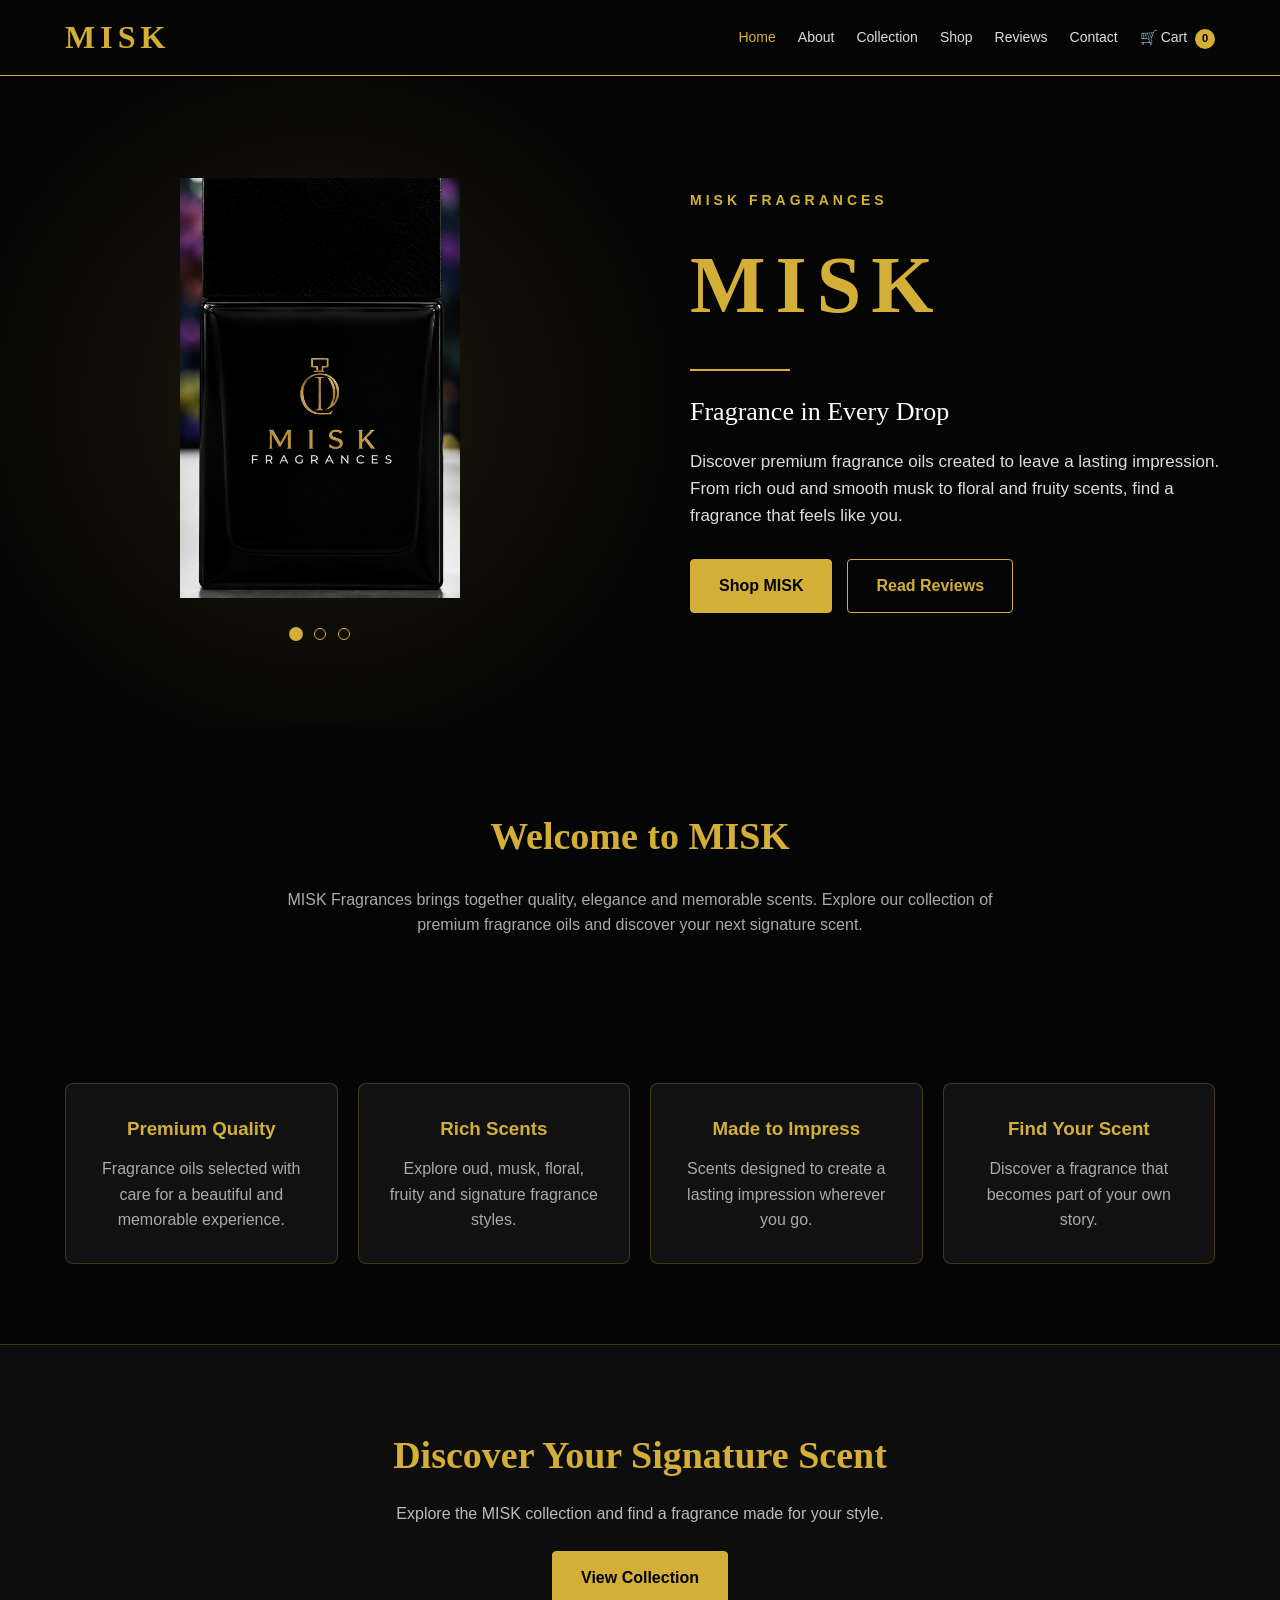
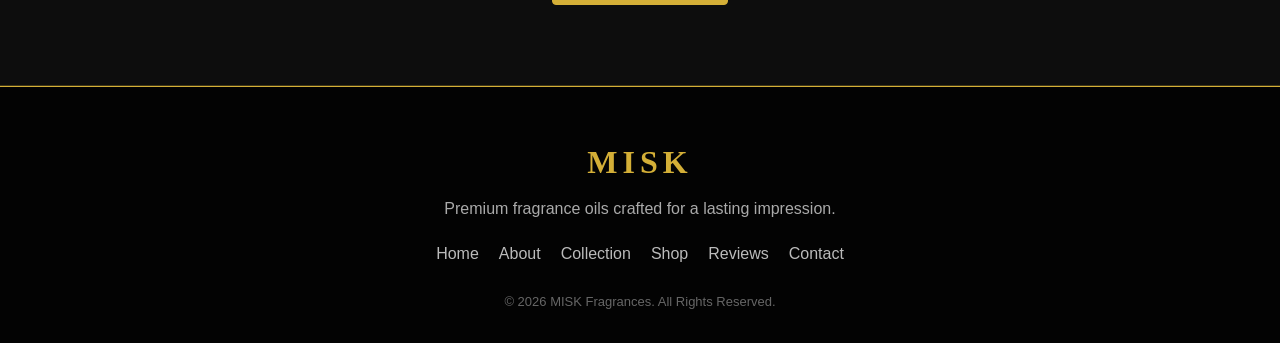
==== index.html @ 4e9934ab "Revise hero section layout and styles Updated hero layout to include writing on the left side and bo" ====
<!DOCTYPE html>

<html lang="en">
<head>

<meta charset="UTF-8">
<meta name="viewport" content="width=device-width, initial-scale=1.0">

<title>MISK Fragrances | Premium Fragrance Oils</title>

<meta name="description"
content="Discover MISK Fragrances premium fragrance oils, crafted for a lasting impression.">

<link rel="stylesheet" href="style.css">

<style>

/* =========================
   HERO LAYOUT
========================= */

.misk-hero{
    position:relative;
    min-height:650px;
    display:flex;
    align-items:center;
    overflow:hidden;
    background:#050505;
}

.hero-overlay{
    position:absolute;
    inset:0;
    background:
        radial-gradient(
            circle at 25% 50%,
            rgba(212,175,55,0.12),
            transparent 35%
        );
    pointer-events:none;
}


/* =========================
   LEFT - BOTTLE SLIDESHOW
========================= */

.hero-bottle-slider{
    position:relative;
    z-index:2;
    width:50%;
    min-height:520px;
    display:flex;
    flex-direction:column;
    align-items:center;
    justify-content:center;
    order:1;
}

.bottle-slides{
    position:relative;
    width:100%;
    height:450px;
    display:flex;
    align-items:center;
    justify-content:center;
}

.bottle-slide{
    position:absolute;
    max-width:90%;
    width:auto;
    height:420px;
    object-fit:contain;
    opacity:0;
    transform:scale(.95);
    transition:
        opacity .5s ease,
        transform .5s ease;
    pointer-events:none;
}

.bottle-slide.active{
    opacity:1;
    transform:scale(1);
}


/* =========================
   SLIDER DOTS
========================= */

.slider-dots{
    display:flex;
    justify-content:center;
    align-items:center;
    gap:12px;
    margin-top:15px;
}

.slider-dot{
    width:12px;
    height:12px;
    padding:0;
    border:1px solid var(--gold);
    border-radius:50%;
    background:transparent;
    cursor:pointer;
    transition:.3s;
}

.slider-dot:hover{
    background:var(--gold-dark);
}

.slider-dot.active{
    background:var(--gold);
    transform:scale(1.15);
}


/* =========================
   RIGHT - WRITING
========================= */

.hero-main-content{
    position:relative;
    z-index:2;
    width:50%;
    max-width:650px;
    padding:50px;
    text-align:left;
    order:2;
}

.hero-main-content .gold-line{
    margin-left:0;
}

.hero-description{
    margin-left:0;
    margin-right:0;
}

.hero-buttons{
    justify-content:flex-start;
}


/* =========================
   MOBILE
========================= */

@media(max-width:768px){

    .misk-hero{
        min-height:auto;
        padding:50px 20px 60px;
        flex-direction:column;
    }

    .hero-bottle-slider{
        width:100%;
        min-height:400px;
        order:1;
    }

    .hero-main-content{
        width:100%;
        max-width:700px;
        padding:30px 10px;
        text-align:center;
        order:2;
    }

    .hero-main-content .gold-line{
        margin:20px auto;
    }

    .hero-description{
        margin-left:auto;
        margin-right:auto;
    }

    .hero-buttons{
        justify-content:center;
    }

    .bottle-slides{
        height:350px;
    }

    .bottle-slide{
        height:330px;
        max-width:85%;
    }

}

</style>

</head>

<body>

<header>

<nav class="navbar">

<a href="index.html" class="logo">
MISK
</a>

<div class="nav-links">

<a href="index.html" class="active">Home</a>

<a href="about.html">About</a>

<a href="collection.html">Collection</a>

<a href="shop.html">Shop</a>

<a href="reviews.html">Reviews</a>

<a href="contact.html">Contact</a>

<a href="cart.html" class="cart-link">
🛒 Cart
<span class="cart-count" id="cartCount">0</span>
</a>

</div>

</nav>

</header>

<section class="misk-hero">

<div class="hero-overlay"></div>

<!-- LEFT SIDE: BOTTLE SLIDESHOW -->

<div class="hero-bottle-slider">

<div class="bottle-slides">

<img
class="bottle-slide active"
src="imagesmisk-bottle.jpg.png"
alt="MISK Fragrance bottle">

<img
class="bottle-slide"
src="bottle1.jpg.jpeg"
alt="MISK Fragrance bottle">

<img
class="bottle-slide"
src="bottle2.jpg.jpeg"
alt="MISK Fragrance bottle">

</div>

<!-- DOTS -->

<div class="slider-dots">

<button
class="slider-dot active"
type="button"
aria-label="Show image 1"
onclick="showSlide(0)"> </button>

<button
class="slider-dot"
type="button"
aria-label="Show image 2"
onclick="showSlide(1)"> </button>

<button
class="slider-dot"
type="button"
aria-label="Show image 3"
onclick="showSlide(2)"> </button>

</div>

</div>

<!-- RIGHT SIDE: WRITING -->

<div class="hero-main-content">

<p class="hero-main-small">
MISK FRAGRANCES
</p>

<h1>
MISK
</h1>

<div class="gold-line"></div>

<p class="hero-main-tagline">
Fragrance in Every Drop
</p>

<p class="hero-description">
Discover premium fragrance oils created to leave
a lasting impression. From rich oud and smooth musk
to floral and fruity scents, find a fragrance that
feels like you.
</p>

<div class="hero-buttons">

<a href="shop.html" class="btn btn-primary">
Shop MISK
</a>

<a href="reviews.html" class="btn btn-secondary">
Read Reviews
</a>

</div>

</div>

</section>

<section class="welcome">

<h2>
Welcome to MISK
</h2>

<p>
MISK Fragrances brings together quality, elegance
and memorable scents. Explore our collection of
premium fragrance oils and discover your next
signature scent.
</p>

</section>

<section class="feature-grid">

<div class="card feature-card">

<h3>
Premium Quality
</h3>

<p>
Fragrance oils selected with care for a beautiful
and memorable experience.
</p>

</div>

<div class="card feature-card">

<h3>
Rich Scents
</h3>

<p>
Explore oud, musk, floral, fruity and signature
fragrance styles.
</p>

</div>

<div class="card feature-card">

<h3>
Made to Impress
</h3>

<p>
Scents designed to create a lasting impression
wherever you go.
</p>

</div>

<div class="card feature-card">

<h3>
Find Your Scent
</h3>

<p>
Discover a fragrance that becomes part of your
own story.
</p>

</div>

</section>

<section class="cta">

<h2>
Discover Your Signature Scent
</h2>

<p>
Explore the MISK collection and find a fragrance
made for your style.
</p>

<a href="collection.html" class="btn btn-primary">
View Collection
</a>

</section>

<footer>

<div class="footer-brand">
MISK
</div>

<p class="footer-text">
Premium fragrance oils crafted for a lasting impression.
</p>

<div class="footer-links">

<a href="index.html">Home</a>

<a href="about.html">About</a>

<a href="collection.html">Collection</a>

<a href="shop.html">Shop</a>

<a href="reviews.html">Reviews</a>

<a href="contact.html">Contact</a>

</div>

<p>
© 2026 MISK Fragrances. All Rights Reserved.
</p>

</footer>

<button
id="backToTop"
aria-label="Back to top"
onclick="window.scrollTo({top:0,behavior:'smooth'})">
↑ </button>

<script>

/* =========================
   CART COUNT
========================= */

function updateCartCount(){

    let cart = [];

    try{

        cart =
            JSON.parse(
                localStorage.getItem("miskCart")
            ) || [];

    }catch(error){

        cart = [];

    }

    const total =
        cart.reduce(
            (sum,item) =>
            sum + Number(item.quantity || 0),
            0
        );

    document.getElementById("cartCount")
        .textContent = total;

}

updateCartCount();

window.addEventListener(
    "storage",
    updateCartCount
);

document.addEventListener(
    "visibilitychange",
    function(){

        if(!document.hidden){
            updateCartCount();
        }

    }
);


/* =========================
   BOTTLE SLIDESHOW
========================= */

const bottleSlides =
    document.querySelectorAll(".bottle-slide");

const sliderDots =
    document.querySelectorAll(".slider-dot");

let currentSlide = 0;

let slideTimer;


function showSlide(index){

    bottleSlides.forEach(
        function(slide){
            slide.classList.remove("active");
        }
    );

    sliderDots.forEach(
        function(dot){
            dot.classList.remove("active");
        }
    );

    bottleSlides[index]
        .classList.add("active");

    sliderDots[index]
        .classList.add("active");

    currentSlide = index;

    restartSlider();

}


function nextSlide(){

    currentSlide++;

    if(currentSlide >= bottleSlides.length){
        currentSlide = 0;
    }

    bottleSlides.forEach(
        function(slide){
            slide.classList.remove("active");
        }
    );

    sliderDots.forEach(
        function(dot){
            dot.classList.remove("active");
        }
    );

    bottleSlides[currentSlide]
        .classList.add("active");

    sliderDots[currentSlide]
        .classList.add("active");

}


function restartSlider(){

    clearInterval(slideTimer);

    slideTimer =
        setInterval(
            nextSlide,
            5000
        );

}


restartSlider();


/* =========================
   BACK TO TOP
========================= */

const backToTop =
    document.getElementById("backToTop");

window.addEventListener(
    "scroll",
    function(){

        backToTop.classList.toggle(
            "show",
            window.scrollY > 400
        );

    }
);

</script>

</body>
</html>
---- style.css ----
:root{
    --gold:#d4af37;
    --gold-dark:#b8860b;
    --silver:#c0c0c0;
    --silver-light:#e5e5e5;
    --bg:#050505;
    --card:#111;
    --border:rgba(212,175,55,0.25);
    --text:#f5f5f5;
    --muted:#aaa;
}

*{
    margin:0;
    padding:0;
    box-sizing:border-box;
}

html{
    scroll-behavior:smooth;
}

body{
    background:var(--bg);
    color:var(--text);
    font-family:Arial, Helvetica, sans-serif;
    line-height:1.6;
}

a{
    color:inherit;
    text-decoration:none;
}

img{
    max-width:100%;
    display:block;
}

/* =========================
   HEADER
========================= */

header{
    position:sticky;
    top:0;
    z-index:1000;
    background:#050505;
    border-bottom:1px solid var(--gold);
}

.navbar{
    width:100%;
    max-width:1200px;
    margin:auto;
    min-height:75px;
    padding:0 25px;
    display:flex;
    align-items:center;
    justify-content:space-between;
    gap:25px;
}

.logo{
    color:var(--gold);
    font-family:Georgia, "Times New Roman", serif;
    font-size:32px;
    font-weight:bold;
    letter-spacing:5px;
}

.nav-links{
    display:flex;
    align-items:center;
    justify-content:center;
    gap:22px;
    flex-wrap:wrap;
}

.nav-links a{
    color:#ddd;
    font-size:14px;
    transition:.3s;
}

.nav-links a:hover,
.nav-links a.active{
    color:var(--gold);
}

.cart-link{
    position:relative;
}

.cart-count{
    display:inline-flex;
    align-items:center;
    justify-content:center;
    min-width:20px;
    height:20px;
    padding:0 5px;
    margin-left:4px;
    border-radius:50%;
    background:var(--gold);
    color:#000;
    font-size:11px;
    font-weight:bold;
}

/* =========================
   BUTTONS
========================= */

.btn{
    display:inline-block;
    padding:13px 28px;
    border-radius:4px;
    font-weight:bold;
    border:1px solid var(--gold);
    transition:.3s;
    cursor:pointer;
}

.btn-primary{
    background:var(--gold);
    color:#000;
}

.btn-primary:hover{
    background:var(--gold-dark);
    color:#fff;
}

.btn-secondary{
    background:transparent;
    color:var(--gold);
}

.btn-secondary:hover{
    background:var(--gold);
    color:#000;
}

/* =========================
   HERO
========================= */

.misk-hero{
    position:relative;
    min-height:650px;
    display:flex;
    align-items:center;
    justify-content:center;
    overflow:hidden;
}

.hero-slides{
    position:absolute;
    inset:0;
}

.hero-slide{
    width:100%;
    height:100%;
    object-fit:cover;
}

.hero-overlay{
    position:absolute;
    inset:0;
    background:rgba(0,0,0,.65);
}

.hero-main-content{
    position:relative;
    z-index:2;
    max-width:750px;
    padding:40px 25px;
    text-align:center;
}

.hero-main-small,
.hero-small{
    color:var(--gold);
    font-size:14px;
    letter-spacing:4px;
    font-weight:bold;
}

.hero-main-content h1{
    margin:10px 0;
    color:var(--gold);
    font-family:Georgia, "Times New Roman", serif;
    font-size:80px;
    letter-spacing:10px;
}

.gold-line{
    width:100px;
    height:2px;
    margin:20px auto;
    background:var(--gold);
}

.hero-main-tagline,
.hero-tagline{
    color:#fff;
    font-family:Georgia, "Times New Roman", serif;
    font-size:26px;
    margin-bottom:15px;
}

.hero-description{
    max-width:650px;
    margin:0 auto 30px;
    color:#ddd;
    font-size:17px;
}

.hero-buttons{
    display:flex;
    justify-content:center;
    gap:15px;
    flex-wrap:wrap;
}

/* =========================
   PAGE HERO
========================= */

.page-hero{
    min-height:400px;
    display:flex;
    align-items:center;
    justify-content:center;
    text-align:center;
    padding:60px 20px;
    background:
        linear-gradient(rgba(0,0,0,.75),rgba(0,0,0,.8)),
        #111;
    border-bottom:1px solid var(--border);
}

.hero-content h1{
    margin:10px 0;
    color:var(--gold);
    font-family:Georgia, "Times New Roman", serif;
    font-size:60px;
}

.hero-content .gold-line{
    margin:18px auto;
}

/* =========================
   SECTIONS
========================= */

.section,
.welcome,
.about-content{
    max-width:1200px;
    margin:auto;
    padding:80px 25px;
}

.section-title,
.welcome h2,
.about-content h2{
    margin-bottom:20px;
    color:var(--gold);
    font-family:Georgia, "Times New Roman", serif;
    font-size:38px;
    text-align:center;
}

.section-intro,
.welcome > p{
    max-width:750px;
    margin:0 auto 45px;
    color:var(--muted);
    text-align:center;
}

.about-content{
    max-width:900px;
}

.about-content h2{
    text-align:left;
}

.about-content p{
    margin-bottom:20px;
    color:#ccc;
}

/* =========================
   CARDS
========================= */

.card{
    background:var(--card);
    border:1px solid var(--border);
    border-radius:8px;
    transition:.3s;
}

.card:hover{
    border-color:var(--gold);
    transform:translateY(-4px);
}

.feature-grid,
.values-grid{
    max-width:1200px;
    margin:auto;
    padding:20px 25px 80px;
    display:grid;
    grid-template-columns:repeat(4,1fr);
    gap:20px;
}

.values-grid{
    grid-template-columns:repeat(3,1fr);
}

.feature-card,
.value-card{
    padding:30px;
    text-align:center;
}

.feature-card h3,
.value-card h3{
    margin-bottom:12px;
    color:var(--gold);
}

.feature-card p,
.value-card p{
    color:var(--muted);
}

/* =========================
   COLLECTION
========================= */

.collection-grid{
    display:grid;
    grid-template-columns:repeat(4,1fr);
    gap:22px;
}

.collection-card{
    padding:20px;
    text-align:center;
}

.collection-card img{
    width:100%;
    height:280px;
    object-fit:contain;
    margin-bottom:15px;
}

.collection-card h3{
    margin-bottom:10px;
    color:var(--gold);
}

.collection-card p{
    color:var(--muted);
}

.collection-price{
    margin-top:15px;
    color:var(--gold);
    font-weight:bold;
}

/* =========================
   CTA
========================= */

.cta{
    padding:80px 25px;
    text-align:center;
    background:#0d0d0d;
    border-top:1px solid var(--border);
    border-bottom:1px solid var(--border);
}

.cta h2{
    margin-bottom:15px;
    color:var(--gold);
    font-family:Georgia, "Times New Roman", serif;
    font-size:38px;
}

.cta p{
    margin-bottom:25px;
    color:#bbb;
}

/* =========================
   FORMS
========================= */

form{
    width:100%;
}

input,
textarea,
select{
    width:100%;
    padding:13px 15px;
    margin-bottom:15px;
    background:#0b0b0b;
    color:#fff;
    border:1px solid #333;
    border-radius:4px;
    font:inherit;
}

input:focus,
textarea:focus,
select:focus{
    outline:none;
    border-color:var(--gold);
}

textarea{
    min-height:140px;
    resize:vertical;
}

button{
    font:inherit;
}

/* =========================
   REVIEWS
========================= */

.review-grid{
    max-width:1200px;
    margin:auto;
    padding:20px 25px 70px;
    display:grid;
    grid-template-columns:repeat(3,1fr);
    gap:22px;
}

.review-card{
    padding:25px;
    background:var(--card);
    border:1px solid var(--border);
    border-radius:8px;
}

.review-card h3{
    color:var(--gold);
    margin-bottom:5px;
}

.review-fragrance{
    color:#aaa;
    font-size:14px;
    margin-bottom:12px;
}

.review-stars{
    color:var(--gold);
    margin-bottom:12px;
}

.review-card p{
    color:#ccc;
}

.verified{
    display:inline-block;
    margin-top:12px;
    padding:4px 8px;
    border:1px solid var(--gold);
    border-radius:3px;
    color:var(--gold);
    font-size:11px;
    font-weight:bold;
}

/* =========================
   SHOP
========================= */

.shop-grid{
    max-width:1200px;
    margin:auto;
    padding:20px 25px 80px;
    display:grid;
    grid-template-columns:repeat(4,1fr);
    gap:22px;
}

.product-card{
    overflow:hidden;
    background:var(--card);
    border:1px solid var(--border);
    border-radius:8px;
    transition:.3s;
}

.product-card:hover{
    border-color:var(--gold);
    transform:translateY(-4px);
}

.product-card img{
    width:100%;
    height:280px;
    object-fit:contain;
    padding:20px;
}

.product-info{
    padding:20px;
}

.product-info h3{
    color:var(--gold);
    margin-bottom:8px;
}

.product-info p{
    color:#aaa;
    font-size:14px;
}

.price{
    margin:12px 0;
    color:var(--gold);
    font-weight:bold;
}

/* =========================
   PRODUCT PAGE
========================= */

.product-page{
    max-width:1100px;
    margin:auto;
    padding:70px 25px;
}

.product-layout{
    display:grid;
    grid-template-columns:1fr 1fr;
    gap:60px;
    align-items:center;
}

.product-image{
    min-height:450px;
    display:flex;
    align-items:center;
    justify-content:center;
    background:#0b0b0b;
    border:1px solid var(--border);
    border-radius:8px;
}

.product-image img{
    max-height:420px;
    object-fit:contain;
}

.product-details h1{
    margin-bottom:15px;
    color:var(--gold);
    font-family:Georgia, "Times New Roman", serif;
    font-size:45px;
}

.product-details p{
    color:#bbb;
    margin-bottom:20px;
}

.size-selector{
    display:flex;
    gap:10px;
    flex-wrap:wrap;
    margin:20px 0;
}

.size-option{
    padding:10px 18px;
    border:1px solid #444;
    color:#ddd;
    border-radius:4px;
    cursor:pointer;
}

.size-option.active,
.size-option:hover{
    border-color:var(--gold);
    color:var(--gold);
}

/* =========================
   CART
========================= */

.cart-container{
    max-width:1000px;
    margin:auto;
    padding:70px 25px;
}

.cart-item{
    display:flex;
    align-items:center;
    gap:20px;
    padding:20px 0;
    border-bottom:1px solid #333;
}

.cart-item-image{
    width:100px;
    height:100px;
    object-fit:contain;
}

.cart-item-info{
    flex:1;
}

.cart-item-info h3{
    color:var(--gold);
}

.cart-item-info p{
    color:#aaa;
}

.cart-quantity{
    display:flex;
    align-items:center;
    gap:10px;
}

.cart-quantity button{
    width:32px;
    height:32px;
    border:1px solid var(--gold);
    background:transparent;
    color:var(--gold);
    cursor:pointer;
}

.cart-total{
    margin-top:30px;
    text-align:right;
}

.cart-total h2{
    color:var(--gold);
}

/* =========================
   CHECKOUT
========================= */

.checkout-container{
    max-width:900px;
    margin:auto;
    padding:70px 25px;
}

.checkout-grid{
    display:grid;
    grid-template-columns:1fr 1fr;
    gap:30px;
}

.checkout-box{
    padding:25px;
    background:var(--card);
    border:1px solid var(--border);
    border-radius:8px;
}

.checkout-box h2{
    margin-bottom:20px;
    color:var(--gold);
}

/* =========================
   FOOTER
========================= */

footer{
    padding:50px 25px 30px;
    text-align:center;
    background:#030303;
    border-top:1px solid var(--gold);
}

.footer-brand{
    margin-bottom:8px;
    color:var(--gold);
    font-family:Georgia, "Times New Roman", serif;
    font-size:32px;
    font-weight:bold;
    letter-spacing:5px;
}

.footer-text{
    margin-bottom:20px;
    color:#aaa;
}

.footer-links{
    display:flex;
    justify-content:center;
    gap:20px;
    flex-wrap:wrap;
    margin-bottom:25px;
}

.footer-links a{
    color:#bbb;
    transition:.3s;
}

.footer-links a:hover{
    color:var(--gold);
}

footer > p:last-child{
    color:#666;
    font-size:13px;
}

/* =========================
   BACK TO TOP
========================= */

#backToTop{
    position:fixed;
    right:25px;
    bottom:25px;
    width:45px;
    height:45px;
    display:none;
    align-items:center;
    justify-content:center;
    border:1px solid var(--gold);
    border-radius:50%;
    background:#111;
    color:var(--gold);
    font-size:22px;
    cursor:pointer;
    z-index:999;
}

#backToTop.show{
    display:flex;
}

/* =========================
   MOBILE
========================= */

@media(max-width:1050px){

    .navbar{
        flex-direction:column;
        padding:18px 20px;
    }

    .nav-links{
        gap:15px;
    }

    .feature-grid{
        grid-template-columns:repeat(2,1fr);
    }

    .values-grid{
        grid-template-columns:1fr;
    }

    .collection-grid,
    .shop-grid{
        grid-template-columns:repeat(2,1fr);
    }

    .review-grid{
        grid-template-columns:repeat(2,1fr);
    }

}

@media(max-width:768px){

    .navbar{
        min-height:auto;
    }

    .logo{
        font-size:28px;
    }

    .nav-links{
        gap:10px 15px;
    }

    .nav-links a{
        font-size:13px;
    }

    .misk-hero{
        min-height:550px;
    }

    .hero-main-content h1{
        font-size:55px;
        letter-spacing:6px;
    }

    .hero-main-tagline,
    .hero-tagline{
        font-size:21px;
    }

    .hero-description{
        font-size:15px;
    }

    .page-hero{
        min-height:300px;
    }

    .hero-content h1{
        font-size:42px;
    }

    .section,
    .welcome,
    .about-content{
        padding:55px 20px;
    }

    .section-title,
    .welcome h2,
    .about-content h2,
    .cta h2{
        font-size:30px;
    }

    .feature-grid{
        grid-template-columns:1fr;
        padding:10px 20px 55px;
    }

    .collection-grid,
    .shop-grid,
    .review-grid{
        grid-template-columns:1fr;
    }

    .product-layout{
        grid-template-columns:1fr;
        gap:30px;
    }

    .product-image{
        min-height:350px;
    }

    .checkout-grid{
        grid-template-columns:1fr;
    }

    .cart-item{
        align-items:flex-start;
        flex-wrap:wrap;
    }

}

@media(max-width:500px){

    .nav-links{
        justify-content:center;
    }

    .hero-main-content h1{
        font-size:44px;
    }

    .hero-buttons{
        flex-direction:column;
    }

    .hero-buttons .btn{
        width:100%;
    }

    .cart-item-image{
        width:75px;
        height:75px;
    }

}
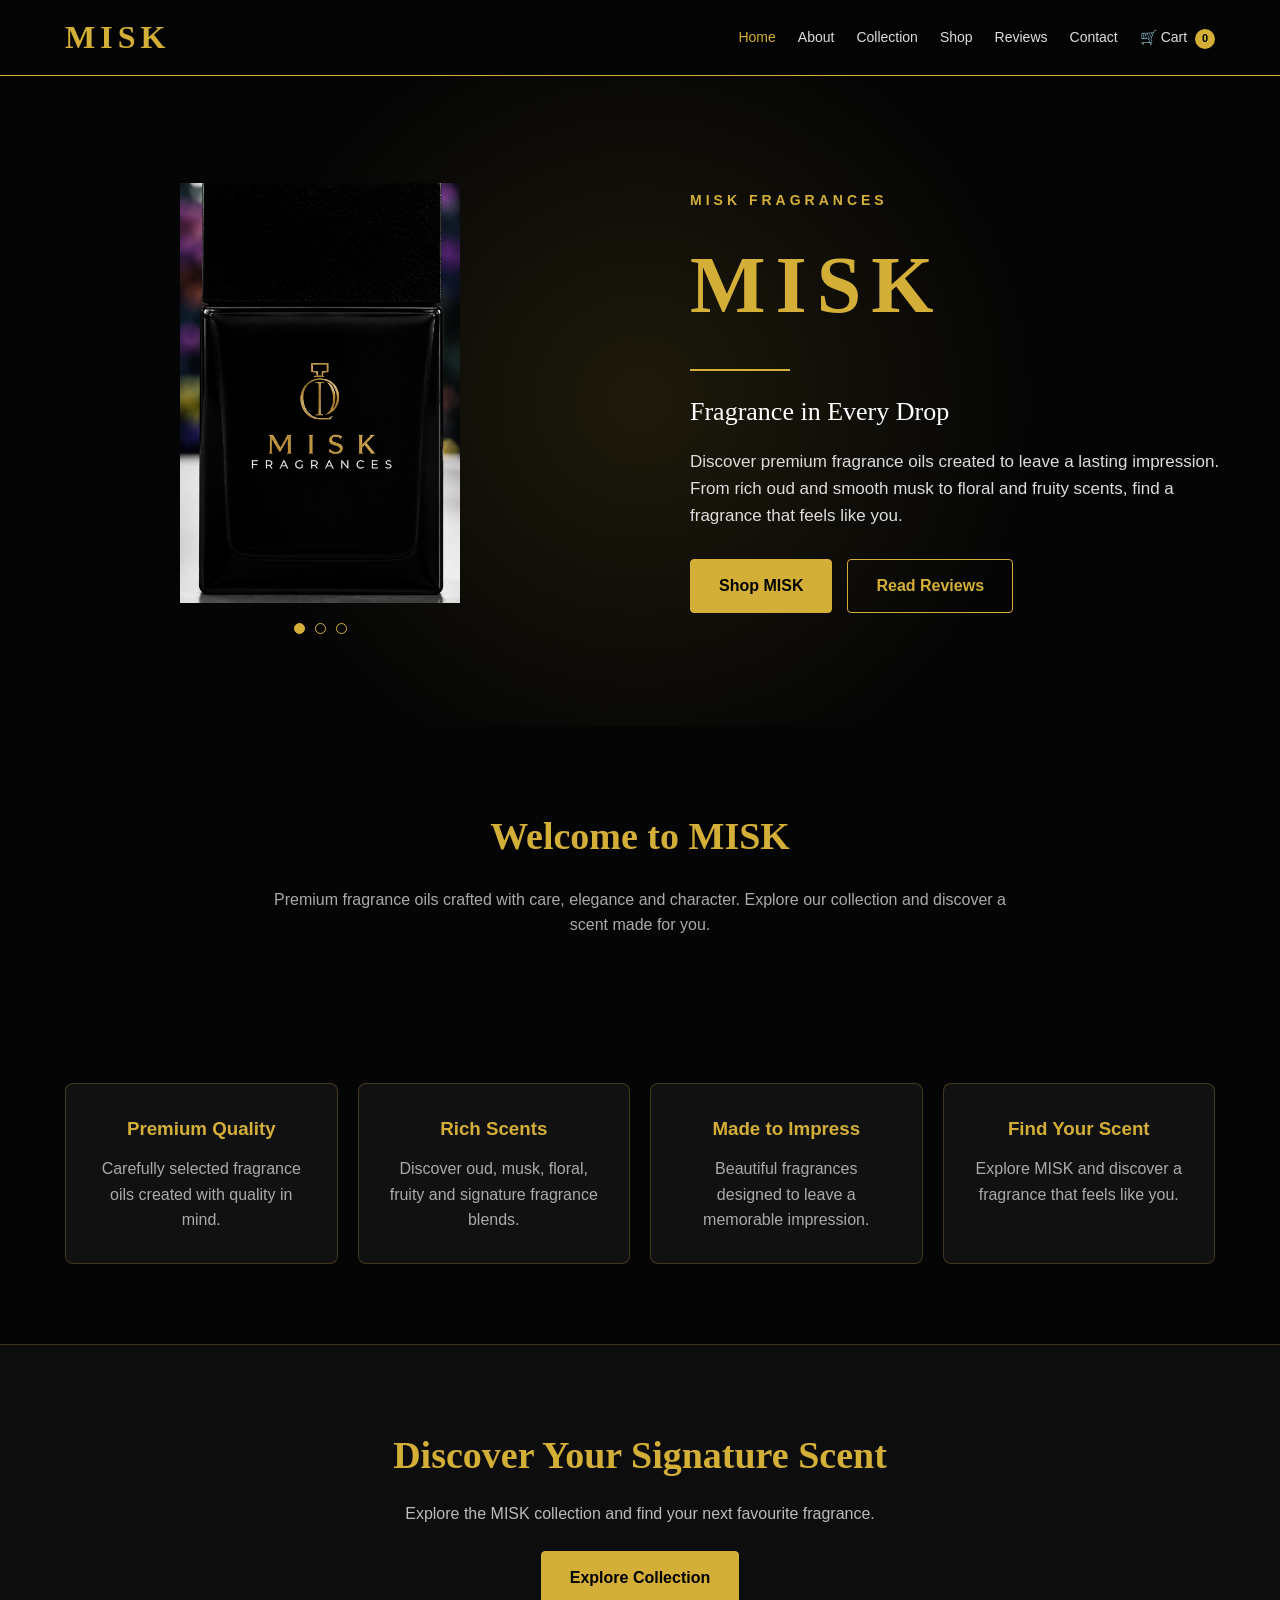
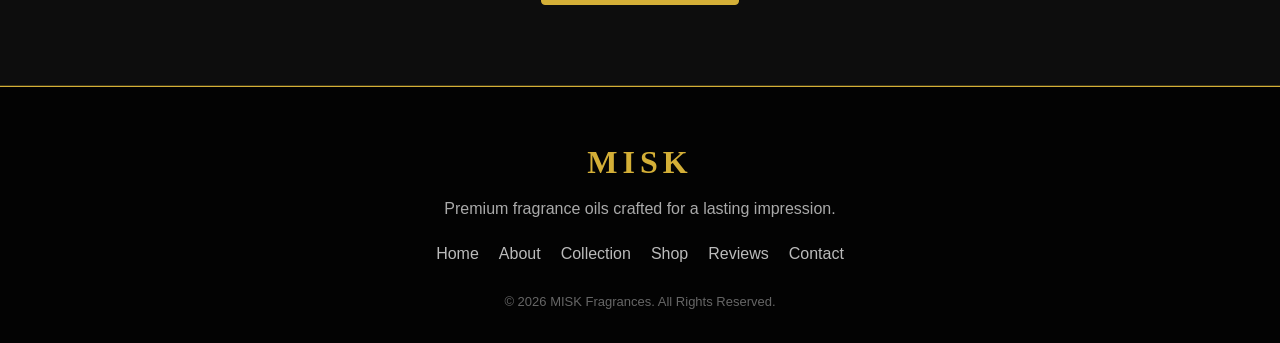
==== commit 21974d9b: "Revise index.html for improved layout and text Refactor HTML structure and update content for clarit" ====
--- a/index.html
+++ b/index.html
@@ -1,5 +1,4 @@
 <!DOCTYPE html>
-
 <html lang="en">
 <head>
 
@@ -13,192 +12,6 @@
 
 <link rel="stylesheet" href="style.css">
 
-<style>
-
-/* =========================
-   HERO LAYOUT
-========================= */
-
-.misk-hero{
-    position:relative;
-    min-height:650px;
-    display:flex;
-    align-items:center;
-    overflow:hidden;
-    background:#050505;
-}
-
-.hero-overlay{
-    position:absolute;
-    inset:0;
-    background:
-        radial-gradient(
-            circle at 25% 50%,
-            rgba(212,175,55,0.12),
-            transparent 35%
-        );
-    pointer-events:none;
-}
-
-
-/* =========================
-   LEFT - BOTTLE SLIDESHOW
-========================= */
-
-.hero-bottle-slider{
-    position:relative;
-    z-index:2;
-    width:50%;
-    min-height:520px;
-    display:flex;
-    flex-direction:column;
-    align-items:center;
-    justify-content:center;
-    order:1;
-}
-
-.bottle-slides{
-    position:relative;
-    width:100%;
-    height:450px;
-    display:flex;
-    align-items:center;
-    justify-content:center;
-}
-
-.bottle-slide{
-    position:absolute;
-    max-width:90%;
-    width:auto;
-    height:420px;
-    object-fit:contain;
-    opacity:0;
-    transform:scale(.95);
-    transition:
-        opacity .5s ease,
-        transform .5s ease;
-    pointer-events:none;
-}
-
-.bottle-slide.active{
-    opacity:1;
-    transform:scale(1);
-}
-
-
-/* =========================
-   SLIDER DOTS
-========================= */
-
-.slider-dots{
-    display:flex;
-    justify-content:center;
-    align-items:center;
-    gap:12px;
-    margin-top:15px;
-}
-
-.slider-dot{
-    width:12px;
-    height:12px;
-    padding:0;
-    border:1px solid var(--gold);
-    border-radius:50%;
-    background:transparent;
-    cursor:pointer;
-    transition:.3s;
-}
-
-.slider-dot:hover{
-    background:var(--gold-dark);
-}
-
-.slider-dot.active{
-    background:var(--gold);
-    transform:scale(1.15);
-}
-
-
-/* =========================
-   RIGHT - WRITING
-========================= */
-
-.hero-main-content{
-    position:relative;
-    z-index:2;
-    width:50%;
-    max-width:650px;
-    padding:50px;
-    text-align:left;
-    order:2;
-}
-
-.hero-main-content .gold-line{
-    margin-left:0;
-}
-
-.hero-description{
-    margin-left:0;
-    margin-right:0;
-}
-
-.hero-buttons{
-    justify-content:flex-start;
-}
-
-
-/* =========================
-   MOBILE
-========================= */
-
-@media(max-width:768px){
-
-    .misk-hero{
-        min-height:auto;
-        padding:50px 20px 60px;
-        flex-direction:column;
-    }
-
-    .hero-bottle-slider{
-        width:100%;
-        min-height:400px;
-        order:1;
-    }
-
-    .hero-main-content{
-        width:100%;
-        max-width:700px;
-        padding:30px 10px;
-        text-align:center;
-        order:2;
-    }
-
-    .hero-main-content .gold-line{
-        margin:20px auto;
-    }
-
-    .hero-description{
-        margin-left:auto;
-        margin-right:auto;
-    }
-
-    .hero-buttons{
-        justify-content:center;
-    }
-
-    .bottle-slides{
-        height:350px;
-    }
-
-    .bottle-slide{
-        height:330px;
-        max-width:85%;
-    }
-
-}
-
-</style>
-
 </head>
 
 <body>
@@ -207,22 +20,15 @@
 
 <nav class="navbar">
 
-<a href="index.html" class="logo">
-MISK
-</a>
+<a href="index.html" class="logo">MISK</a>
 
 <div class="nav-links">
 
 <a href="index.html" class="active">Home</a>
-
 <a href="about.html">About</a>
-
 <a href="collection.html">Collection</a>
-
 <a href="shop.html">Shop</a>
-
 <a href="reviews.html">Reviews</a>
-
 <a href="contact.html">Contact</a>
 
 <a href="cart.html" class="cart-link">
@@ -236,60 +42,61 @@
 
 </header>
 
+
 <section class="misk-hero">
 
 <div class="hero-overlay"></div>
 
-<!-- LEFT SIDE: BOTTLE SLIDESHOW -->
 
 <div class="hero-bottle-slider">
 
 <div class="bottle-slides">
 
 <img
+src="imagesmisk-bottle.jpg.png"
+alt="MISK Fragrances bottle"
 class="bottle-slide active"
-src="imagesmisk-bottle.jpg.png"
-alt="MISK Fragrance bottle">
+>
 
 <img
+src="bottle1.jpg.jpeg"
+alt="MISK Fragrances bottle"
 class="bottle-slide"
-src="bottle1.jpg.jpeg"
-alt="MISK Fragrance bottle">
+>
 
 <img
+src="bottle2.jpg.jpeg"
+alt="MISK Fragrances bottle"
 class="bottle-slide"
-src="bottle2.jpg.jpeg"
-alt="MISK Fragrance bottle">
-
-</div>
-
-<!-- DOTS -->
+>
+
+</div>
+
 
 <div class="slider-dots">
 
 <button
 class="slider-dot active"
-type="button"
-aria-label="Show image 1"
-onclick="showSlide(0)"> </button>
+onclick="showSlide(0)"
+aria-label="Show first bottle">
+</button>
 
 <button
 class="slider-dot"
-type="button"
-aria-label="Show image 2"
-onclick="showSlide(1)"> </button>
+onclick="showSlide(1)"
+aria-label="Show second bottle">
+</button>
 
 <button
 class="slider-dot"
-type="button"
-aria-label="Show image 3"
-onclick="showSlide(2)"> </button>
-
-</div>
-
-</div>
-
-<!-- RIGHT SIDE: WRITING -->
+onclick="showSlide(2)"
+aria-label="Show third bottle">
+</button>
+
+</div>
+
+</div>
+
 
 <div class="hero-main-content">
 
@@ -297,9 +104,7 @@
 MISK FRAGRANCES
 </p>
 
-<h1>
-MISK
-</h1>
+<h1>MISK</h1>
 
 <div class="gold-line"></div>
 
@@ -308,10 +113,9 @@
 </p>
 
 <p class="hero-description">
-Discover premium fragrance oils created to leave
-a lasting impression. From rich oud and smooth musk
-to floral and fruity scents, find a fragrance that
-feels like you.
+Discover premium fragrance oils created to leave a lasting impression.
+From rich oud and smooth musk to floral and fruity scents,
+find a fragrance that feels like you.
 </p>
 
 <div class="hero-buttons">
@@ -330,6 +134,7 @@
 
 </section>
 
+
 <section class="welcome">
 
 <h2>
@@ -337,69 +142,60 @@
 </h2>
 
 <p>
-MISK Fragrances brings together quality, elegance
-and memorable scents. Explore our collection of
-premium fragrance oils and discover your next
-signature scent.
+Premium fragrance oils crafted with care, elegance and character.
+Explore our collection and discover a scent made for you.
 </p>
 
 </section>
 
+
 <section class="feature-grid">
 
 <div class="card feature-card">
 
-<h3>
-Premium Quality
-</h3>
-
-<p>
-Fragrance oils selected with care for a beautiful
-and memorable experience.
-</p>
-
-</div>
+<h3>Premium Quality</h3>
+
+<p>
+Carefully selected fragrance oils created with quality in mind.
+</p>
+
+</div>
+
 
 <div class="card feature-card">
 
-<h3>
-Rich Scents
-</h3>
-
-<p>
-Explore oud, musk, floral, fruity and signature
-fragrance styles.
-</p>
-
-</div>
+<h3>Rich Scents</h3>
+
+<p>
+Discover oud, musk, floral, fruity and signature fragrance blends.
+</p>
+
+</div>
+
 
 <div class="card feature-card">
 
-<h3>
-Made to Impress
-</h3>
-
-<p>
-Scents designed to create a lasting impression
-wherever you go.
-</p>
-
-</div>
+<h3>Made to Impress</h3>
+
+<p>
+Beautiful fragrances designed to leave a memorable impression.
+</p>
+
+</div>
+
 
 <div class="card feature-card">
 
-<h3>
-Find Your Scent
-</h3>
-
-<p>
-Discover a fragrance that becomes part of your
-own story.
+<h3>Find Your Scent</h3>
+
+<p>
+Explore MISK and discover a fragrance that feels like you.
 </p>
 
 </div>
 
 </section>
+
 
 <section class="cta">
 
@@ -408,15 +204,15 @@
 </h2>
 
 <p>
-Explore the MISK collection and find a fragrance
-made for your style.
+Explore the MISK collection and find your next favourite fragrance.
 </p>
 
 <a href="collection.html" class="btn btn-primary">
-View Collection
+Explore Collection
 </a>
 
 </section>
+
 
 <footer>
 
@@ -431,15 +227,10 @@
 <div class="footer-links">
 
 <a href="index.html">Home</a>
-
 <a href="about.html">About</a>
-
 <a href="collection.html">Collection</a>
-
 <a href="shop.html">Shop</a>
-
 <a href="reviews.html">Reviews</a>
-
 <a href="contact.html">Contact</a>
 
 </div>
@@ -449,22 +240,23 @@
 </p>
 
 </footer>
+
 
 <button
 id="backToTop"
 aria-label="Back to top"
 onclick="window.scrollTo({top:0,behavior:'smooth'})">
-↑ </button>
+↑
+</button>
+
 
 <script>
 
-/* =========================
-   CART COUNT
-========================= */
-
-function updateCartCount(){
-
-    let cart = [];
+/* CART */
+
+let cart = [];
+
+function loadCart(){
 
     try{
 
@@ -478,6 +270,11 @@
         cart = [];
 
     }
+
+}
+
+
+function updateCartCount(){
 
     const total =
         cart.reduce(
@@ -486,106 +283,87 @@
             0
         );
 
-    document.getElementById("cartCount")
-        .textContent = total;
+    document.getElementById("cartCount").textContent = total;
 
 }
 
+loadCart();
 updateCartCount();
 
-window.addEventListener(
-    "storage",
-    updateCartCount
-);
-
-document.addEventListener(
-    "visibilitychange",
-    function(){
-
-        if(!document.hidden){
-            updateCartCount();
-        }
+
+window.addEventListener("storage",function(){
+
+    loadCart();
+    updateCartCount();
+
+});
+
+
+document.addEventListener("visibilitychange",function(){
+
+    if(!document.hidden){
+
+        loadCart();
+        updateCartCount();
 
     }
-);
-
-
-/* =========================
-   BOTTLE SLIDESHOW
-========================= */
-
-const bottleSlides =
+
+});
+
+
+/* BOTTLE SLIDER */
+
+const slides =
     document.querySelectorAll(".bottle-slide");
 
-const sliderDots =
+const dots =
     document.querySelectorAll(".slider-dot");
 
 let currentSlide = 0;
-
-let slideTimer;
+let sliderTimer;
 
 
 function showSlide(index){
 
-    bottleSlides.forEach(
-        function(slide){
-            slide.classList.remove("active");
-        }
-    );
-
-    sliderDots.forEach(
-        function(dot){
-            dot.classList.remove("active");
-        }
-    );
-
-    bottleSlides[index]
-        .classList.add("active");
-
-    sliderDots[index]
-        .classList.add("active");
-
     currentSlide = index;
 
-    restartSlider();
+    slides.forEach(function(slide,i){
+
+        slide.classList.toggle(
+            "active",
+            i === index
+        );
+
+    });
+
+
+    dots.forEach(function(dot,i){
+
+        dot.classList.toggle(
+            "active",
+            i === index
+        );
+
+    });
 
 }
 
 
 function nextSlide(){
 
-    currentSlide++;
-
-    if(currentSlide >= bottleSlides.length){
-        currentSlide = 0;
-    }
-
-    bottleSlides.forEach(
-        function(slide){
-            slide.classList.remove("active");
-        }
-    );
-
-    sliderDots.forEach(
-        function(dot){
-            dot.classList.remove("active");
-        }
-    );
-
-    bottleSlides[currentSlide]
-        .classList.add("active");
-
-    sliderDots[currentSlide]
-        .classList.add("active");
+    currentSlide =
+        (currentSlide + 1) % slides.length;
+
+    showSlide(currentSlide);
 
 }
 
 
 function restartSlider(){
 
-    clearInterval(slideTimer);
-
-    slideTimer =
+    clearInterval(sliderTimer);
+
+    sliderTimer =
         setInterval(
             nextSlide,
             5000
@@ -594,27 +372,35 @@
 }
 
 
+dots.forEach(function(dot,index){
+
+    dot.addEventListener("click",function(){
+
+        showSlide(index);
+        restartSlider();
+
+    });
+
+});
+
+
+showSlide(0);
 restartSlider();
 
 
-/* =========================
-   BACK TO TOP
-========================= */
+/* BACK TO TOP */
 
 const backToTop =
     document.getElementById("backToTop");
 
-window.addEventListener(
-    "scroll",
-    function(){
-
-        backToTop.classList.toggle(
-            "show",
-            window.scrollY > 400
-        );
-
-    }
-);
+window.addEventListener("scroll",function(){
+
+    backToTop.classList.toggle(
+        "show",
+        window.scrollY > 400
+    );
+
+});
 
 </script>
 
--- a/style.css
+++ b/style.css
@@ -3,9 +3,13 @@
     --gold-dark:#b8860b;
     --silver:#c0c0c0;
     --silver-light:#e5e5e5;
+
     --bg:#050505;
+    --bg-light:#0b0b0b;
     --card:#111;
-    --border:rgba(212,175,55,0.25);
+
+    --border:rgba(212,175,55,.25);
+
     --text:#f5f5f5;
     --muted:#aaa;
 }
@@ -37,42 +41,60 @@
     display:block;
 }
 
-/* =========================
+button,
+input,
+textarea,
+select{
+    font:inherit;
+}
+
+
+/* =====================================================
    HEADER
-========================= */
+===================================================== */
 
 header{
     position:sticky;
     top:0;
     z-index:1000;
-    background:#050505;
+
+    background:rgba(5,5,5,.98);
+
     border-bottom:1px solid var(--gold);
 }
 
 .navbar{
     width:100%;
     max-width:1200px;
+    min-height:75px;
+
     margin:auto;
-    min-height:75px;
     padding:0 25px;
+
     display:flex;
     align-items:center;
     justify-content:space-between;
+
     gap:25px;
 }
 
 .logo{
     color:var(--gold);
-    font-family:Georgia, "Times New Roman", serif;
+
+    font-family:Georgia,"Times New Roman",serif;
     font-size:32px;
     font-weight:bold;
+
     letter-spacing:5px;
+
+    white-space:nowrap;
 }
 
 .nav-links{
     display:flex;
     align-items:center;
     justify-content:center;
+
     gap:22px;
     flex-wrap:wrap;
 }
@@ -80,7 +102,8 @@
 .nav-links a{
     color:#ddd;
     font-size:14px;
-    transition:.3s;
+
+    transition:color .3s ease;
 }
 
 .nav-links a:hover,
@@ -94,31 +117,51 @@
 
 .cart-count{
     display:inline-flex;
+
     align-items:center;
     justify-content:center;
+
     min-width:20px;
     height:20px;
+
     padding:0 5px;
     margin-left:4px;
+
     border-radius:50%;
+
     background:var(--gold);
     color:#000;
+
     font-size:11px;
     font-weight:bold;
 }
 
-/* =========================
+
+/* =====================================================
    BUTTONS
-========================= */
+===================================================== */
 
 .btn{
     display:inline-block;
+
     padding:13px 28px;
+
+    border:1px solid var(--gold);
     border-radius:4px;
+
     font-weight:bold;
-    border:1px solid var(--gold);
-    transition:.3s;
+
     cursor:pointer;
+
+    transition:
+        background .3s ease,
+        color .3s ease,
+        transform .3s ease,
+        box-shadow .3s ease;
+}
+
+.btn:hover{
+    transform:translateY(-2px);
 }
 
 .btn-primary{
@@ -129,6 +172,8 @@
 .btn-primary:hover{
     background:var(--gold-dark);
     color:#fff;
+
+    box-shadow:0 5px 20px rgba(212,175,55,.2);
 }
 
 .btn-secondary{
@@ -141,126 +186,277 @@
     color:#000;
 }
 
-/* =========================
-   HERO
-========================= */
+
+/* =====================================================
+   HOMEPAGE HERO
+===================================================== */
 
 .misk-hero{
     position:relative;
+
     min-height:650px;
+
     display:flex;
     align-items:center;
     justify-content:center;
+
     overflow:hidden;
-}
-
-.hero-slides{
-    position:absolute;
-    inset:0;
-}
-
-.hero-slide{
-    width:100%;
-    height:100%;
-    object-fit:cover;
+
+    background:#050505;
 }
 
 .hero-overlay{
     position:absolute;
     inset:0;
-    background:rgba(0,0,0,.65);
-}
+
+    z-index:1;
+
+    background:
+        radial-gradient(
+            circle at 50% 50%,
+            rgba(212,175,55,.12),
+            transparent 55%
+        );
+}
+
+
+/* Bottle side */
+
+.hero-bottle-slider{
+    position:relative;
+
+    z-index:2;
+
+    width:50%;
+
+    display:flex;
+    flex-direction:column;
+    align-items:center;
+    justify-content:center;
+}
+
+.bottle-slides{
+    position:relative;
+
+    width:100%;
+    max-width:500px;
+    height:450px;
+}
+
+.bottle-slide{
+    position:absolute;
+
+    top:50%;
+    left:50%;
+
+    width:90%;
+    height:420px;
+
+    object-fit:contain;
+
+    transform:
+        translate(-50%,-50%)
+        scale(.95);
+
+    opacity:0;
+
+    transition:
+        opacity .7s ease,
+        transform .7s ease;
+}
+
+.bottle-slide.active{
+    opacity:1;
+
+    transform:
+        translate(-50%,-50%)
+        scale(1);
+}
+
+
+/* Slider dots */
+
+.slider-dots{
+    position:relative;
+
+    z-index:5;
+
+    display:flex;
+
+    justify-content:center;
+    align-items:center;
+
+    gap:10px;
+
+    margin-top:5px;
+}
+
+.slider-dot{
+    width:11px;
+    height:11px;
+
+    padding:0;
+
+    border:1px solid var(--gold);
+    border-radius:50%;
+
+    background:transparent;
+
+    cursor:pointer;
+
+    transition:
+        background .3s ease,
+        transform .3s ease;
+}
+
+.slider-dot:hover{
+    transform:scale(1.15);
+}
+
+.slider-dot.active{
+    background:var(--gold);
+}
+
+
+/* Homepage text */
 
 .hero-main-content{
     position:relative;
+
     z-index:2;
-    max-width:750px;
-    padding:40px 25px;
-    text-align:center;
+
+    width:50%;
+    max-width:650px;
+
+    padding:50px;
+
+    text-align:left;
 }
 
 .hero-main-small,
 .hero-small{
     color:var(--gold);
+
     font-size:14px;
+    font-weight:bold;
+
     letter-spacing:4px;
-    font-weight:bold;
 }
 
 .hero-main-content h1{
     margin:10px 0;
-    color:var(--gold);
-    font-family:Georgia, "Times New Roman", serif;
+
+    color:var(--gold);
+
+    font-family:Georgia,"Times New Roman",serif;
+
     font-size:80px;
+
     letter-spacing:10px;
+}
+
+.hero-main-tagline,
+.hero-tagline{
+    color:#fff;
+
+    font-family:Georgia,"Times New Roman",serif;
+
+    font-size:26px;
+
+    margin-bottom:15px;
+}
+
+.hero-description{
+    max-width:650px;
+
+    margin:0 0 30px;
+
+    color:#ddd;
+
+    font-size:17px;
+}
+
+.hero-main-content .gold-line{
+    margin:20px 0;
+}
+
+.hero-buttons{
+    display:flex;
+
+    justify-content:flex-start;
+
+    gap:15px;
+
+    flex-wrap:wrap;
+}
+
+
+/* =====================================================
+   PAGE HERO
+===================================================== */
+
+.page-hero{
+    min-height:400px;
+
+    display:flex;
+    align-items:center;
+    justify-content:center;
+
+    padding:60px 20px;
+
+    text-align:center;
+
+    background:
+        radial-gradient(
+            circle at center,
+            rgba(212,175,55,.12),
+            transparent 55%
+        ),
+        #0b0b0b;
+
+    border-bottom:1px solid var(--border);
+}
+
+.hero-content{
+    max-width:900px;
+}
+
+.hero-content h1{
+    margin:10px 0;
+
+    color:var(--gold);
+
+    font-family:Georgia,"Times New Roman",serif;
+
+    font-size:60px;
 }
 
 .gold-line{
     width:100px;
     height:2px;
-    margin:20px auto;
+
+    margin:18px auto;
+
     background:var(--gold);
 }
 
-.hero-main-tagline,
-.hero-tagline{
-    color:#fff;
-    font-family:Georgia, "Times New Roman", serif;
-    font-size:26px;
-    margin-bottom:15px;
-}
-
-.hero-description{
-    max-width:650px;
-    margin:0 auto 30px;
-    color:#ddd;
-    font-size:17px;
-}
-
-.hero-buttons{
-    display:flex;
-    justify-content:center;
-    gap:15px;
-    flex-wrap:wrap;
-}
-
-/* =========================
-   PAGE HERO
-========================= */
-
-.page-hero{
-    min-height:400px;
-    display:flex;
-    align-items:center;
-    justify-content:center;
-    text-align:center;
-    padding:60px 20px;
-    background:
-        linear-gradient(rgba(0,0,0,.75),rgba(0,0,0,.8)),
-        #111;
-    border-bottom:1px solid var(--border);
-}
-
-.hero-content h1{
-    margin:10px 0;
-    color:var(--gold);
-    font-family:Georgia, "Times New Roman", serif;
-    font-size:60px;
-}
-
-.hero-content .gold-line{
-    margin:18px auto;
-}
-
-/* =========================
+.hero-content .hero-tagline{
+    margin-bottom:0;
+}
+
+
+/* =====================================================
    SECTIONS
-========================= */
+===================================================== */
 
 .section,
 .welcome,
 .about-content{
+    width:100%;
     max-width:1200px;
+
     margin:auto;
+
     padding:80px 25px;
 }
 
@@ -268,17 +464,24 @@
 .welcome h2,
 .about-content h2{
     margin-bottom:20px;
-    color:var(--gold);
-    font-family:Georgia, "Times New Roman", serif;
+
+    color:var(--gold);
+
+    font-family:Georgia,"Times New Roman",serif;
+
     font-size:38px;
+
     text-align:center;
 }
 
 .section-intro,
 .welcome > p{
     max-width:750px;
+
     margin:0 auto 45px;
+
     color:var(--muted);
+
     text-align:center;
 }
 
@@ -292,32 +495,53 @@
 
 .about-content p{
     margin-bottom:20px;
+
     color:#ccc;
 }
 
-/* =========================
+
+/* =====================================================
    CARDS
-========================= */
+===================================================== */
 
 .card{
     background:var(--card);
+
     border:1px solid var(--border);
     border-radius:8px;
-    transition:.3s;
+
+    transition:
+        border-color .3s ease,
+        transform .3s ease,
+        box-shadow .3s ease;
 }
 
 .card:hover{
     border-color:var(--gold);
+
     transform:translateY(-4px);
-}
+
+    box-shadow:0 10px 30px rgba(0,0,0,.3);
+}
+
+
+/* =====================================================
+   FEATURES
+===================================================== */
 
 .feature-grid,
 .values-grid{
+    width:100%;
     max-width:1200px;
+
     margin:auto;
+
     padding:20px 25px 80px;
+
     display:grid;
+
     grid-template-columns:repeat(4,1fr);
+
     gap:20px;
 }
 
@@ -328,12 +552,14 @@
 .feature-card,
 .value-card{
     padding:30px;
+
     text-align:center;
 }
 
 .feature-card h3,
 .value-card h3{
     margin-bottom:12px;
+
     color:var(--gold);
 }
 
@@ -342,30 +568,37 @@
     color:var(--muted);
 }
 
-/* =========================
+
+/* =====================================================
    COLLECTION
-========================= */
+===================================================== */
 
 .collection-grid{
     display:grid;
+
     grid-template-columns:repeat(4,1fr);
+
     gap:22px;
 }
 
 .collection-card{
     padding:20px;
+
     text-align:center;
 }
 
 .collection-card img{
     width:100%;
     height:280px;
+
     object-fit:contain;
+
     margin-bottom:15px;
 }
 
 .collection-card h3{
     margin-bottom:10px;
+
     color:var(--gold);
 }
 
@@ -375,37 +608,134 @@
 
 .collection-price{
     margin-top:15px;
-    color:var(--gold);
+
+    color:var(--gold);
+
     font-weight:bold;
 }
 
-/* =========================
+
+/* =====================================================
+   SHOP
+===================================================== */
+
+.product-grid{
+    width:100%;
+    max-width:1200px;
+
+    margin:auto;
+
+    display:grid;
+
+    grid-template-columns:repeat(4,1fr);
+
+    gap:22px;
+}
+
+.product-card-link{
+    display:block;
+
+    color:inherit;
+    text-decoration:none;
+
+    cursor:pointer;
+}
+
+.product-card{
+    height:100%;
+
+    padding:25px;
+
+    text-align:center;
+
+    background:var(--card);
+
+    border:1px solid var(--border);
+    border-radius:8px;
+
+    transition:
+        transform .3s ease,
+        border-color .3s ease,
+        box-shadow .3s ease;
+}
+
+.product-card-link:hover .product-card{
+    transform:translateY(-6px);
+
+    border-color:var(--gold);
+
+    box-shadow:0 12px 30px rgba(0,0,0,.35);
+}
+
+.product-image{
+    width:100%;
+    height:260px;
+
+    object-fit:contain;
+
+    margin-bottom:20px;
+}
+
+.product-card h3{
+    margin-bottom:10px;
+
+    color:var(--gold);
+
+    font-size:21px;
+}
+
+.product-card p{
+    margin-bottom:18px;
+
+    color:var(--muted);
+
+    font-size:14px;
+}
+
+.product-price-preview{
+    color:var(--gold);
+
+    font-weight:bold;
+}
+
+
+/* =====================================================
    CTA
-========================= */
+===================================================== */
 
 .cta{
     padding:80px 25px;
+
     text-align:center;
+
     background:#0d0d0d;
+
     border-top:1px solid var(--border);
     border-bottom:1px solid var(--border);
 }
 
 .cta h2{
     margin-bottom:15px;
-    color:var(--gold);
-    font-family:Georgia, "Times New Roman", serif;
+
+    color:var(--gold);
+
+    font-family:Georgia,"Times New Roman",serif;
+
     font-size:38px;
 }
 
 .cta p{
-    margin-bottom:25px;
+    max-width:700px;
+
+    margin:0 auto 25px;
+
     color:#bbb;
 }
 
-/* =========================
+
+/* =====================================================
    FORMS
-========================= */
+===================================================== */
 
 form{
     width:100%;
@@ -415,65 +745,102 @@
 textarea,
 select{
     width:100%;
+
     padding:13px 15px;
     margin-bottom:15px;
+
     background:#0b0b0b;
+
     color:#fff;
+
     border:1px solid #333;
     border-radius:4px;
-    font:inherit;
 }
 
 input:focus,
 textarea:focus,
 select:focus{
     outline:none;
+
     border-color:var(--gold);
 }
 
 textarea{
     min-height:140px;
+
     resize:vertical;
 }
 
-button{
-    font:inherit;
-}
-
-/* =========================
+label{
+    display:block;
+
+    margin-bottom:7px;
+
+    color:#ddd;
+
+    font-weight:bold;
+}
+
+
+/* =====================================================
    REVIEWS
-========================= */
-
-.review-grid{
+===================================================== */
+
+.review-grid,
+.reviews-grid{
+    width:100%;
     max-width:1200px;
+
     margin:auto;
+
     padding:20px 25px 70px;
+
     display:grid;
+
     grid-template-columns:repeat(3,1fr);
+
     gap:22px;
 }
 
 .review-card{
     padding:25px;
+
     background:var(--card);
+
     border:1px solid var(--border);
     border-radius:8px;
+
+    transition:
+        transform .3s ease,
+        border-color .3s ease;
+}
+
+.review-card:hover{
+    border-color:var(--gold);
+
+    transform:translateY(-4px);
 }
 
 .review-card h3{
-    color:var(--gold);
     margin-bottom:5px;
+
+    color:var(--gold);
 }
 
 .review-fragrance{
     color:#aaa;
+
     font-size:14px;
+
     margin-bottom:12px;
 }
 
 .review-stars{
-    color:var(--gold);
     margin-bottom:12px;
+
+    color:var(--gold);
+
+    letter-spacing:2px;
 }
 
 .review-card p{
@@ -482,154 +849,219 @@
 
 .verified{
     display:inline-block;
+
     margin-top:12px;
     padding:4px 8px;
+
     border:1px solid var(--gold);
     border-radius:3px;
-    color:var(--gold);
+
+    color:var(--gold);
+
     font-size:11px;
     font-weight:bold;
 }
 
-/* =========================
-   SHOP
-========================= */
-
-.shop-grid{
-    max-width:1200px;
-    margin:auto;
-    padding:20px 25px 80px;
-    display:grid;
-    grid-template-columns:repeat(4,1fr);
-    gap:22px;
-}
-
-.product-card{
-    overflow:hidden;
+
+/* =====================================================
+   REVIEW FORM
+===================================================== */
+
+.review-form{
+    width:100%;
+    max-width:800px;
+
+    margin:0 auto 70px;
+
+    padding:30px;
+
     background:var(--card);
+
     border:1px solid var(--border);
     border-radius:8px;
+}
+
+.review-form h2{
+    margin-bottom:20px;
+
+    color:var(--gold);
+
+    font-family:Georgia,"Times New Roman",serif;
+}
+
+.form-note{
+    margin-top:5px;
+
+    color:#777;
+
+    font-size:13px;
+}
+
+
+/* =====================================================
+   PRODUCT PAGE
+===================================================== */
+
+.product-page{
+    width:100%;
+    max-width:1100px;
+
+    margin:auto;
+
+    padding:70px 25px;
+}
+
+.product-back{
+    display:inline-block;
+
+    margin-bottom:30px;
+
+    color:var(--gold);
+
     transition:.3s;
 }
 
-.product-card:hover{
-    border-color:var(--gold);
-    transform:translateY(-4px);
-}
-
-.product-card img{
-    width:100%;
-    height:280px;
-    object-fit:contain;
-    padding:20px;
-}
-
-.product-info{
-    padding:20px;
-}
-
-.product-info h3{
-    color:var(--gold);
-    margin-bottom:8px;
-}
-
-.product-info p{
-    color:#aaa;
-    font-size:14px;
-}
-
-.price{
-    margin:12px 0;
-    color:var(--gold);
-    font-weight:bold;
-}
-
-/* =========================
-   PRODUCT PAGE
-========================= */
-
-.product-page{
-    max-width:1100px;
-    margin:auto;
-    padding:70px 25px;
-}
-
+.product-back:hover{
+    color:#fff;
+}
+
+.product-detail,
 .product-layout{
     display:grid;
+
     grid-template-columns:1fr 1fr;
+
     gap:60px;
+
     align-items:center;
 }
 
+.product-detail-image{
+    width:100%;
+    height:550px;
+
+    object-fit:contain;
+
+    background:#0b0b0b;
+
+    border:1px solid var(--border);
+    border-radius:8px;
+}
+
+.product-image-box,
 .product-image{
     min-height:450px;
+
     display:flex;
+
     align-items:center;
     justify-content:center;
+
     background:#0b0b0b;
+
     border:1px solid var(--border);
     border-radius:8px;
 }
 
 .product-image img{
     max-height:420px;
+
     object-fit:contain;
 }
 
+.product-info h1,
 .product-details h1{
     margin-bottom:15px;
-    color:var(--gold);
-    font-family:Georgia, "Times New Roman", serif;
+
+    color:var(--gold);
+
+    font-family:Georgia,"Times New Roman",serif;
+
     font-size:45px;
 }
 
+.product-info p,
 .product-details p{
+    margin-bottom:20px;
+
     color:#bbb;
-    margin-bottom:20px;
+
+    line-height:1.8;
+}
+
+.product-price,
+.price{
+    margin:20px 0;
+
+    color:var(--gold);
+
+    font-size:30px;
+
+    font-weight:bold;
 }
 
 .size-selector{
     display:flex;
+
     gap:10px;
+
     flex-wrap:wrap;
+
     margin:20px 0;
 }
 
 .size-option{
     padding:10px 18px;
+
     border:1px solid #444;
+    border-radius:4px;
+
     color:#ddd;
-    border-radius:4px;
+
     cursor:pointer;
-}
-
-.size-option.active,
-.size-option:hover{
+
+    transition:.3s;
+}
+
+.size-option:hover,
+.size-option.active{
     border-color:var(--gold);
-    color:var(--gold);
-}
-
-/* =========================
+
+    background:rgba(212,175,55,.08);
+
+    color:var(--gold);
+}
+
+
+/* =====================================================
    CART
-========================= */
+===================================================== */
 
 .cart-container{
+    width:100%;
     max-width:1000px;
+
     margin:auto;
+
     padding:70px 25px;
 }
 
 .cart-item{
     display:flex;
+
     align-items:center;
+
     gap:20px;
+
     padding:20px 0;
+
     border-bottom:1px solid #333;
 }
 
 .cart-item-image{
     width:100px;
     height:100px;
+
     object-fit:contain;
 }
 
@@ -647,21 +1079,36 @@
 
 .cart-quantity{
     display:flex;
+
     align-items:center;
+
     gap:10px;
 }
 
 .cart-quantity button{
     width:32px;
     height:32px;
+
     border:1px solid var(--gold);
+
     background:transparent;
-    color:var(--gold);
+
+    color:var(--gold);
+
     cursor:pointer;
+
+    transition:.3s;
+}
+
+.cart-quantity button:hover{
+    background:var(--gold);
+
+    color:#000;
 }
 
 .cart-total{
     margin-top:30px;
+
     text-align:right;
 }
 
@@ -669,69 +1116,204 @@
     color:var(--gold);
 }
 
-/* =========================
+.cart-buttons{
+    display:flex;
+
+    justify-content:flex-end;
+
+    gap:15px;
+
+    flex-wrap:wrap;
+
+    margin-top:25px;
+}
+
+.empty{
+    padding:50px 25px;
+
+    text-align:center;
+}
+
+.empty h2{
+    margin-bottom:10px;
+
+    color:var(--gold);
+}
+
+.empty p{
+    margin-bottom:25px;
+
+    color:var(--muted);
+}
+
+
+/* =====================================================
    CHECKOUT
-========================= */
+===================================================== */
 
 .checkout-container{
+    width:100%;
     max-width:900px;
+
     margin:auto;
+
     padding:70px 25px;
 }
 
-.checkout-grid{
-    display:grid;
-    grid-template-columns:1fr 1fr;
-    gap:30px;
-}
-
-.checkout-box{
-    padding:25px;
+.order-box{
+    padding:30px;
+
     background:var(--card);
+
     border:1px solid var(--border);
     border-radius:8px;
 }
 
-.checkout-box h2{
-    margin-bottom:20px;
-    color:var(--gold);
-}
-
-/* =========================
+.order-box h2,
+.order-box h3{
+    color:var(--gold);
+
+    font-family:Georgia,"Times New Roman",serif;
+}
+
+.order-summary{
+    margin:30px 0;
+
+    padding:20px;
+
+    background:#0b0b0b;
+
+    border:1px solid #222;
+    border-radius:6px;
+}
+
+.order-summary p{
+    padding:8px 0;
+
+    color:#ccc;
+
+    border-bottom:1px solid #222;
+}
+
+.order-summary p:last-child{
+    border-bottom:none;
+}
+
+.place-order{
+    width:100%;
+
+    padding:14px;
+
+    border:1px solid var(--gold);
+    border-radius:4px;
+
+    background:var(--gold);
+
+    color:#000;
+
+    font-weight:bold;
+
+    cursor:pointer;
+
+    transition:.3s;
+}
+
+.place-order:hover{
+    background:var(--gold-dark);
+
+    color:#fff;
+}
+
+.back-link{
+    display:inline-block;
+
+    margin-top:20px;
+
+    color:var(--gold);
+}
+
+
+/* =====================================================
+   CONTACT
+===================================================== */
+
+.contact-box{
+    max-width:700px;
+
+    margin:0 auto;
+
+    padding:35px;
+}
+
+.contact-box h2{
+    margin-bottom:25px;
+
+    color:var(--gold);
+
+    font-family:Georgia,"Times New Roman",serif;
+}
+
+.contact-label{
+    margin-top:20px;
+
+    color:var(--gold);
+
+    font-weight:bold;
+}
+
+.contact-value{
+    color:#ccc;
+}
+
+
+/* =====================================================
    FOOTER
-========================= */
+===================================================== */
 
 footer{
     padding:50px 25px 30px;
+
     text-align:center;
+
     background:#030303;
+
     border-top:1px solid var(--gold);
 }
 
 .footer-brand{
     margin-bottom:8px;
-    color:var(--gold);
-    font-family:Georgia, "Times New Roman", serif;
+
+    color:var(--gold);
+
+    font-family:Georgia,"Times New Roman",serif;
+
     font-size:32px;
     font-weight:bold;
+
     letter-spacing:5px;
 }
 
 .footer-text{
     margin-bottom:20px;
+
     color:#aaa;
 }
 
 .footer-links{
     display:flex;
+
     justify-content:center;
+
     gap:20px;
+
     flex-wrap:wrap;
+
     margin-bottom:25px;
 }
 
 .footer-links a{
     color:#bbb;
+
     transition:.3s;
 }
 
@@ -741,43 +1323,67 @@
 
 footer > p:last-child{
     color:#666;
+
     font-size:13px;
 }
 
-/* =========================
+
+/* =====================================================
    BACK TO TOP
-========================= */
+===================================================== */
 
 #backToTop{
     position:fixed;
+
     right:25px;
     bottom:25px;
+
     width:45px;
     height:45px;
+
     display:none;
+
     align-items:center;
     justify-content:center;
+
     border:1px solid var(--gold);
     border-radius:50%;
+
     background:#111;
-    color:var(--gold);
+
+    color:var(--gold);
+
     font-size:22px;
+
     cursor:pointer;
+
     z-index:999;
+
+    transition:.3s;
+}
+
+#backToTop:hover{
+    background:var(--gold);
+
+    color:#000;
+
+    transform:translateY(-3px);
 }
 
 #backToTop.show{
     display:flex;
 }
 
-/* =========================
-   MOBILE
-========================= */
+
+/* =====================================================
+   TABLET
+===================================================== */
 
 @media(max-width:1050px){
 
     .navbar{
         flex-direction:column;
+
         padding:18px 20px;
     }
 
@@ -794,15 +1400,21 @@
     }
 
     .collection-grid,
-    .shop-grid{
+    .product-grid{
         grid-template-columns:repeat(2,1fr);
     }
 
-    .review-grid{
+    .review-grid,
+    .reviews-grid{
         grid-template-columns:repeat(2,1fr);
     }
 
 }
+
+
+/* =====================================================
+   MOBILE
+===================================================== */
 
 @media(max-width:768px){
 
@@ -822,13 +1434,49 @@
         font-size:13px;
     }
 
+
+    /* Homepage */
+
     .misk-hero{
-        min-height:550px;
+        min-height:auto;
+
+        flex-direction:column;
+
+        padding:50px 0 60px;
+    }
+
+    .hero-bottle-slider{
+        width:100%;
+
+        order:1;
+    }
+
+    .bottle-slides{
+        height:330px;
+    }
+
+    .bottle-slide{
+        height:310px;
+    }
+
+    .hero-main-content{
+        width:100%;
+
+        order:2;
+
+        padding:40px 20px 0;
+
+        text-align:center;
     }
 
     .hero-main-content h1{
         font-size:55px;
+
         letter-spacing:6px;
+    }
+
+    .hero-main-content .gold-line{
+        margin:20px auto;
     }
 
     .hero-main-tagline,
@@ -837,8 +1485,18 @@
     }
 
     .hero-description{
+        margin-left:auto;
+        margin-right:auto;
+
         font-size:15px;
     }
+
+    .hero-buttons{
+        justify-content:center;
+    }
+
+
+    /* Page hero */
 
     .page-hero{
         min-height:300px;
@@ -847,6 +1505,9 @@
     .hero-content h1{
         font-size:42px;
     }
+
+
+    /* Sections */
 
     .section,
     .welcome,
@@ -861,53 +1522,111 @@
         font-size:30px;
     }
 
+
+    /* Grids */
+
     .feature-grid{
         grid-template-columns:1fr;
+
         padding:10px 20px 55px;
     }
 
     .collection-grid,
-    .shop-grid,
-    .review-grid{
+    .product-grid,
+    .review-grid,
+    .reviews-grid{
         grid-template-columns:1fr;
     }
 
+
+    /* Product */
+
+    .product-detail,
     .product-layout{
         grid-template-columns:1fr;
+
         gap:30px;
+    }
+
+    .product-detail-image{
+        height:420px;
     }
 
     .product-image{
         min-height:350px;
     }
 
+
+    /* Checkout */
+
     .checkout-grid{
         grid-template-columns:1fr;
     }
 
+
+    /* Cart */
+
     .cart-item{
         align-items:flex-start;
+
         flex-wrap:wrap;
     }
 
-}
+    .cart-total{
+        text-align:left;
+    }
+
+    .cart-buttons{
+        justify-content:flex-start;
+    }
+
+}
+
+
+/* =====================================================
+   SMALL MOBILE
+===================================================== */
 
 @media(max-width:500px){
+
+    .navbar{
+        padding-left:15px;
+        padding-right:15px;
+    }
 
     .nav-links{
         justify-content:center;
+
+        gap:8px 12px;
+    }
+
+    .nav-links a{
+        font-size:12px;
     }
 
     .hero-main-content h1{
         font-size:44px;
+
+        letter-spacing:4px;
+    }
+
+    .hero-main-tagline,
+    .hero-tagline{
+        font-size:19px;
     }
 
     .hero-buttons{
         flex-direction:column;
+
+        width:100%;
     }
 
     .hero-buttons .btn{
         width:100%;
+    }
+
+    .product-card{
+        padding:20px;
     }
 
     .cart-item-image{
@@ -915,4 +1634,10 @@
         height:75px;
     }
 
-}
+    .contact-box,
+    .review-form,
+    .order-box{
+        padding:20px;
+    }
+
+}
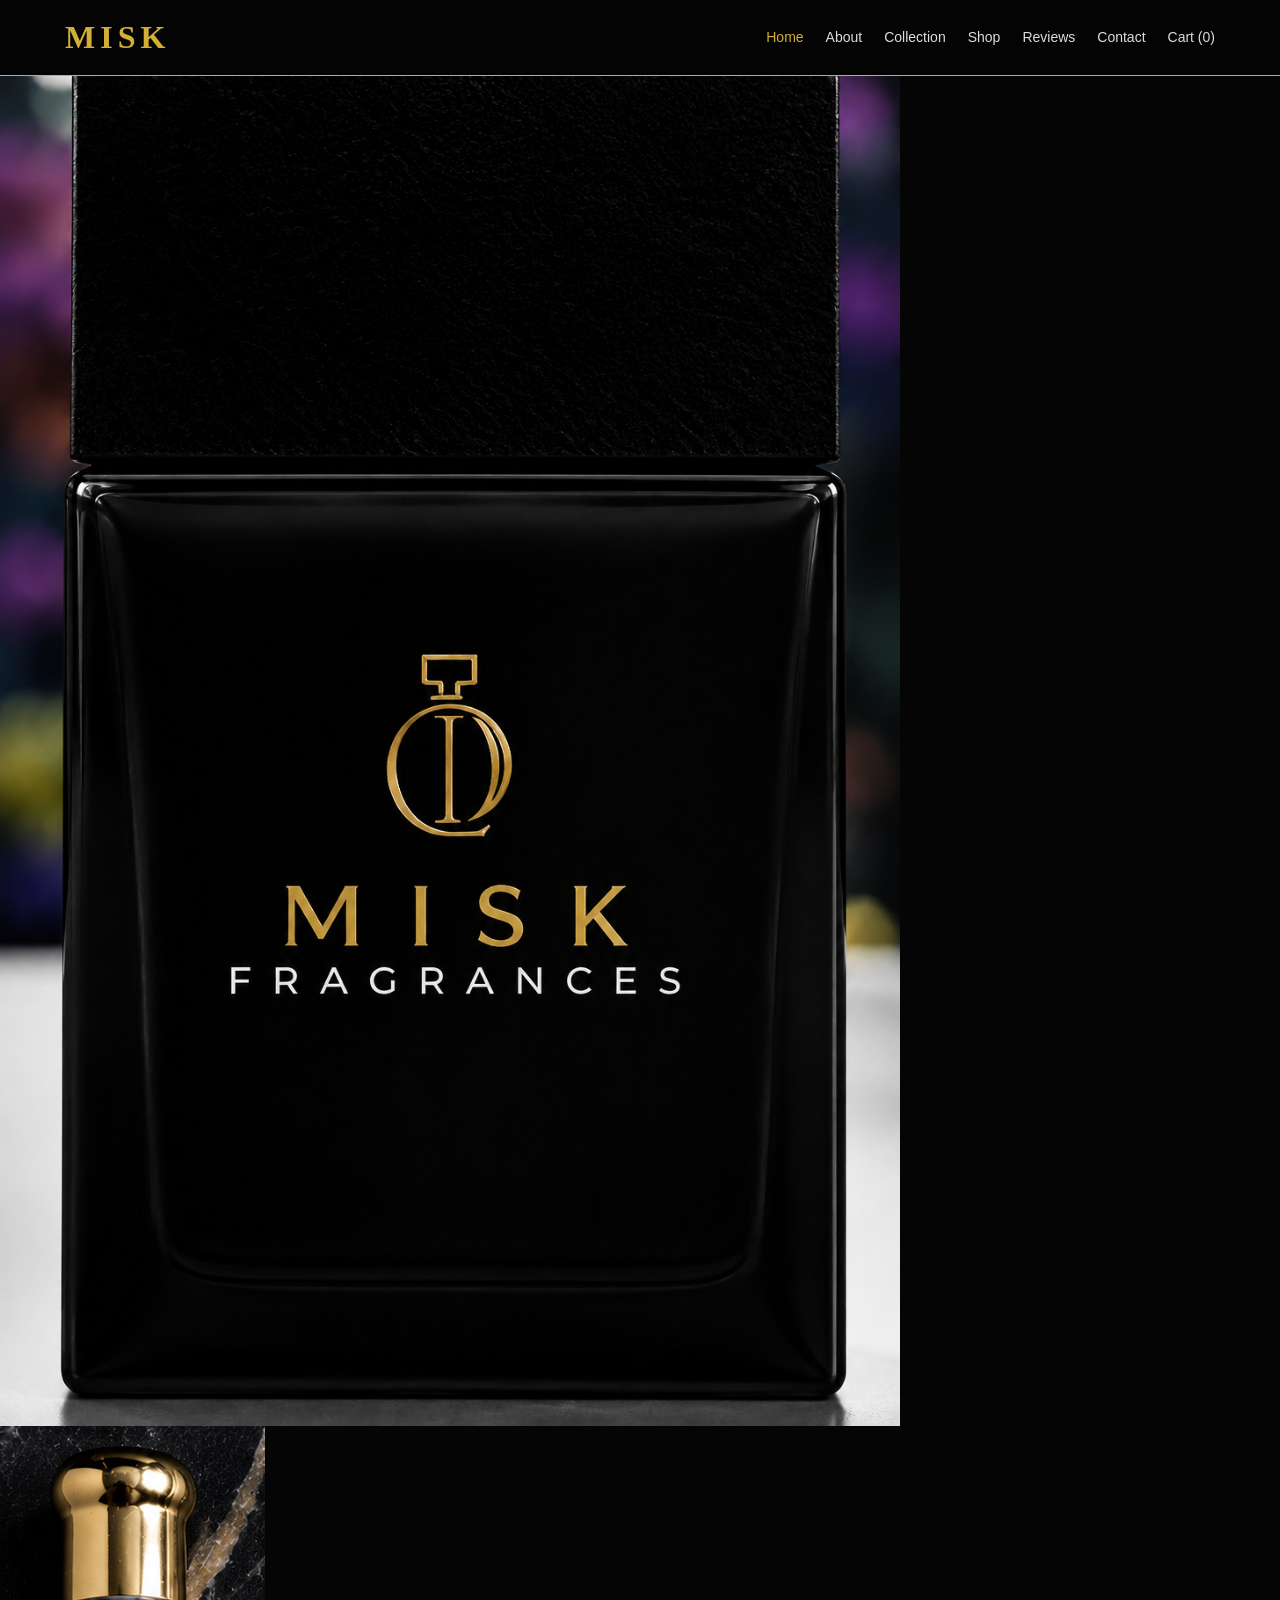
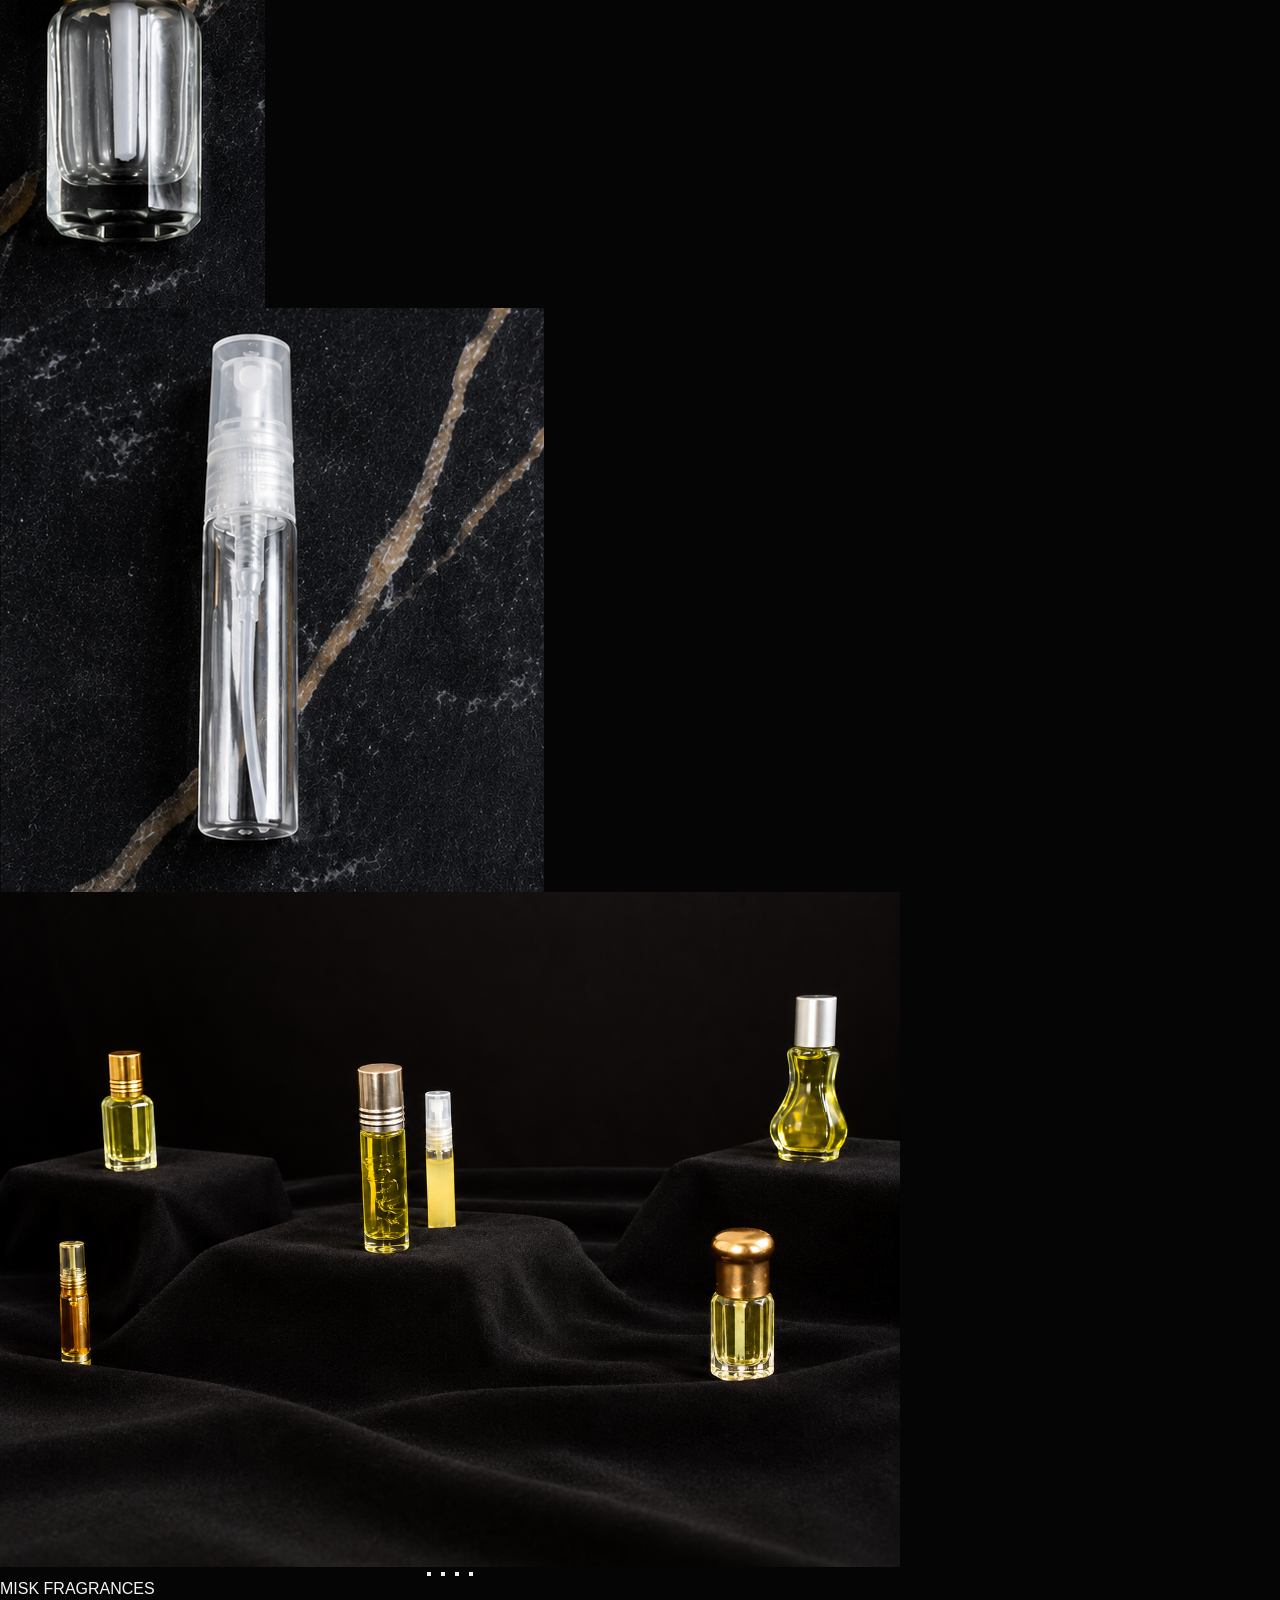
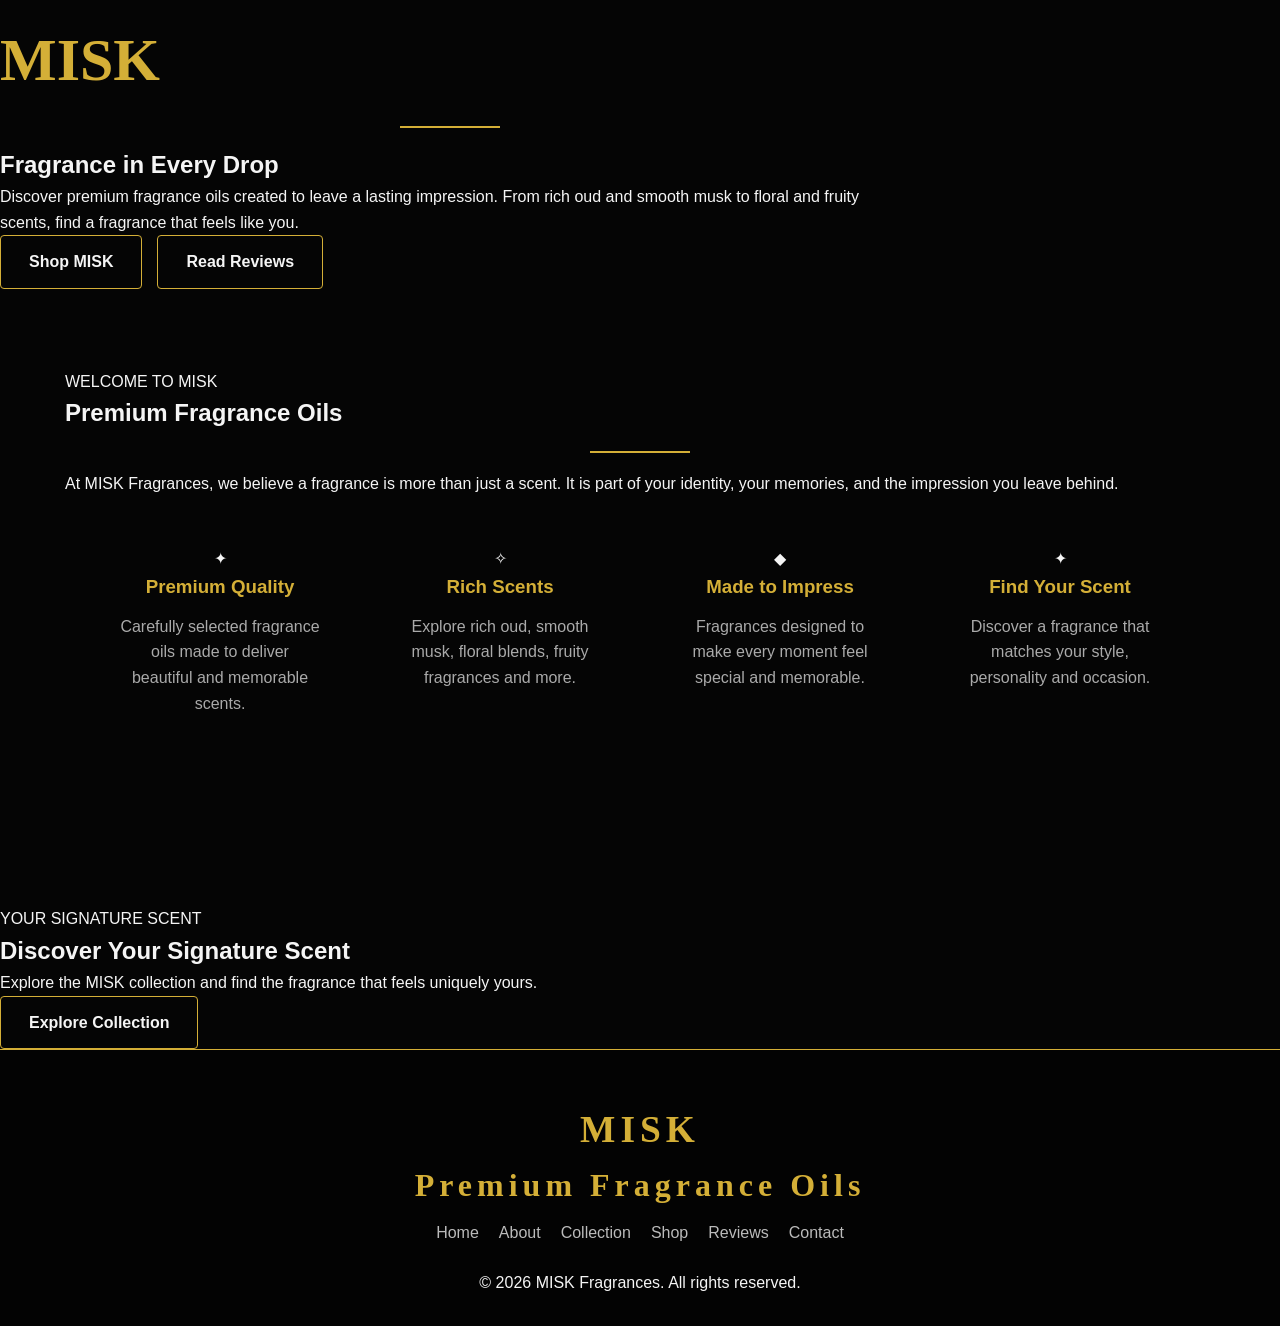
==== commit f636f236: "Refactor index.html for improved structure and readability Updated HTML structure and improved forma" ====
--- a/index.html
+++ b/index.html
@@ -1,408 +1,537 @@
 <!DOCTYPE html>
 <html lang="en">
+
 <head>
 
-<meta charset="UTF-8">
-<meta name="viewport" content="width=device-width, initial-scale=1.0">
-
-<title>MISK Fragrances | Premium Fragrance Oils</title>
-
-<meta name="description"
-content="Discover MISK Fragrances premium fragrance oils, crafted for a lasting impression.">
-
-<link rel="stylesheet" href="style.css">
+    <meta charset="UTF-8">
+    <meta name="viewport" content="width=device-width, initial-scale=1.0">
+
+    <title>MISK Fragrances | Premium Fragrance Oils</title>
+
+    <meta
+        name="description"
+        content="MISK Fragrances - Premium fragrance oils crafted for a lasting impression."
+    >
+
+    <link rel="stylesheet" href="style.css">
 
 </head>
 
+
 <body>
 
+
+<!-- ================= HEADER ================= -->
+
 <header>
 
-<nav class="navbar">
-
-<a href="index.html" class="logo">MISK</a>
-
-<div class="nav-links">
-
-<a href="index.html" class="active">Home</a>
-<a href="about.html">About</a>
-<a href="collection.html">Collection</a>
-<a href="shop.html">Shop</a>
-<a href="reviews.html">Reviews</a>
-<a href="contact.html">Contact</a>
-
-<a href="cart.html" class="cart-link">
-🛒 Cart
-<span class="cart-count" id="cartCount">0</span>
-</a>
-
-</div>
-
-</nav>
+    <nav class="navbar">
+
+        <a href="index.html" class="logo">MISK</a>
+
+        <div class="nav-links">
+
+            <a href="index.html" class="active">Home</a>
+
+            <a href="about.html">About</a>
+
+            <a href="collection.html">Collection</a>
+
+            <a href="shop.html">Shop</a>
+
+            <a href="reviews.html">Reviews</a>
+
+            <a href="contact.html">Contact</a>
+
+            <a href="cart.html">
+                Cart (<span id="cartCount">0</span>)
+            </a>
+
+        </div>
+
+    </nav>
 
 </header>
 
 
-<section class="misk-hero">
-
-<div class="hero-overlay"></div>
-
-
-<div class="hero-bottle-slider">
-
-<div class="bottle-slides">
-
-<img
-src="imagesmisk-bottle.jpg.png"
-alt="MISK Fragrances bottle"
-class="bottle-slide active"
->
-
-<img
-src="bottle1.jpg.jpeg"
-alt="MISK Fragrances bottle"
-class="bottle-slide"
->
-
-<img
-src="bottle2.jpg.jpeg"
-alt="MISK Fragrances bottle"
-class="bottle-slide"
->
-
-</div>
-
-
-<div class="slider-dots">
+
+<!-- ================= HERO ================= -->
+
+<section class="hero">
+
+    <div class="hero-content">
+
+
+        <!-- ===== BOTTLE SLIDESHOW ===== -->
+
+        <div class="hero-image-slider">
+
+            <div class="slider-images">
+
+                <img
+                    src="imagesmisk-bottle.jpg.png"
+                    alt="MISK Fragrance Bottle"
+                    class="slide active"
+                >
+
+                <img
+                    src="bottle1.jpg.jpeg"
+                    alt="MISK Fragrance Bottle"
+                    class="slide"
+                >
+
+                <img
+                    src="bottle2.jpg.jpeg"
+                    alt="MISK Fragrance Bottle"
+                    class="slide"
+                >
+
+                <img
+                    src="Allbottles-misk.png"
+                    alt="MISK Fragrances Collection"
+                    class="slide"
+                >
+
+            </div>
+
+
+            <!-- ===== SLIDER DOTS ===== -->
+
+            <div class="slider-dots">
+
+                <button
+                    class="dot active"
+                    onclick="showSlide(0)"
+                    aria-label="Show slide 1">
+                </button>
+
+                <button
+                    class="dot"
+                    onclick="showSlide(1)"
+                    aria-label="Show slide 2">
+                </button>
+
+                <button
+                    class="dot"
+                    onclick="showSlide(2)"
+                    aria-label="Show slide 3">
+                </button>
+
+                <button
+                    class="dot"
+                    onclick="showSlide(3)"
+                    aria-label="Show slide 4">
+                </button>
+
+            </div>
+
+        </div>
+
+
+
+        <!-- ===== HERO TEXT ===== -->
+
+        <div class="hero-text">
+
+            <p class="eyebrow">
+                MISK FRAGRANCES
+            </p>
+
+            <h1>
+                MISK
+            </h1>
+
+            <div class="gold-line"></div>
+
+            <h2>
+                Fragrance in Every Drop
+            </h2>
+
+            <p>
+                Discover premium fragrance oils created to leave
+                a lasting impression. From rich oud and smooth musk
+                to floral and fruity scents, find a fragrance that
+                feels like you.
+            </p>
+
+
+            <div class="hero-buttons">
+
+                <a href="shop.html" class="btn">
+                    Shop MISK
+                </a>
+
+                <a href="reviews.html" class="btn btn-outline">
+                    Read Reviews
+                </a>
+
+            </div>
+
+        </div>
+
+    </div>
+
+</section>
+
+
+
+<!-- ================= WELCOME ================= -->
+
+<section class="section">
+
+    <div class="section-heading">
+
+        <p class="eyebrow">
+            WELCOME TO MISK
+        </p>
+
+        <h2>
+            Premium Fragrance Oils
+        </h2>
+
+        <div class="gold-line"></div>
+
+        <p>
+            At MISK Fragrances, we believe a fragrance is more than
+            just a scent. It is part of your identity, your memories,
+            and the impression you leave behind.
+        </p>
+
+    </div>
+
+
+    <div class="feature-grid">
+
+
+        <!-- FEATURE 1 -->
+
+        <div class="feature-card">
+
+            <div class="feature-icon">
+                ✦
+            </div>
+
+            <h3>
+                Premium Quality
+            </h3>
+
+            <p>
+                Carefully selected fragrance oils made to deliver
+                beautiful and memorable scents.
+            </p>
+
+        </div>
+
+
+
+        <!-- FEATURE 2 -->
+
+        <div class="feature-card">
+
+            <div class="feature-icon">
+                ✧
+            </div>
+
+            <h3>
+                Rich Scents
+            </h3>
+
+            <p>
+                Explore rich oud, smooth musk, floral blends,
+                fruity fragrances and more.
+            </p>
+
+        </div>
+
+
+
+        <!-- FEATURE 3 -->
+
+        <div class="feature-card">
+
+            <div class="feature-icon">
+                ◆
+            </div>
+
+            <h3>
+                Made to Impress
+            </h3>
+
+            <p>
+                Fragrances designed to make every moment
+                feel special and memorable.
+            </p>
+
+        </div>
+
+
+
+        <!-- FEATURE 4 -->
+
+        <div class="feature-card">
+
+            <div class="feature-icon">
+                ✦
+            </div>
+
+            <h3>
+                Find Your Scent
+            </h3>
+
+            <p>
+                Discover a fragrance that matches your style,
+                personality and occasion.
+            </p>
+
+        </div>
+
+    </div>
+
+</section>
+
+
+
+<!-- ================= CTA ================= -->
+
+<section class="cta-section">
+
+    <div class="cta-content">
+
+        <p class="eyebrow">
+            YOUR SIGNATURE SCENT
+        </p>
+
+        <h2>
+            Discover Your Signature Scent
+        </h2>
+
+        <p>
+            Explore the MISK collection and find the fragrance
+            that feels uniquely yours.
+        </p>
+
+        <a href="collection.html" class="btn">
+            Explore Collection
+        </a>
+
+    </div>
+
+</section>
+
+
+
+<!-- ================= FOOTER ================= -->
+
+<footer>
+
+    <div class="footer-content">
+
+
+        <div class="footer-brand">
+
+            <h3>
+                MISK
+            </h3>
+
+            <p>
+                Premium Fragrance Oils
+            </p>
+
+        </div>
+
+
+        <div class="footer-links">
+
+            <a href="index.html">
+                Home
+            </a>
+
+            <a href="about.html">
+                About
+            </a>
+
+            <a href="collection.html">
+                Collection
+            </a>
+
+            <a href="shop.html">
+                Shop
+            </a>
+
+            <a href="reviews.html">
+                Reviews
+            </a>
+
+            <a href="contact.html">
+                Contact
+            </a>
+
+        </div>
+
+    </div>
+
+
+    <div class="footer-bottom">
+
+        <p>
+            © 2026 MISK Fragrances. All rights reserved.
+        </p>
+
+    </div>
+
+</footer>
+
+
+
+<!-- ================= BACK TO TOP ================= -->
 
 <button
-class="slider-dot active"
-onclick="showSlide(0)"
-aria-label="Show first bottle">
+    id="backToTop"
+    aria-label="Back to top">
+    ↑
 </button>
 
-<button
-class="slider-dot"
-onclick="showSlide(1)"
-aria-label="Show second bottle">
-</button>
-
-<button
-class="slider-dot"
-onclick="showSlide(2)"
-aria-label="Show third bottle">
-</button>
-
-</div>
-
-</div>
-
-
-<div class="hero-main-content">
-
-<p class="hero-main-small">
-MISK FRAGRANCES
-</p>
-
-<h1>MISK</h1>
-
-<div class="gold-line"></div>
-
-<p class="hero-main-tagline">
-Fragrance in Every Drop
-</p>
-
-<p class="hero-description">
-Discover premium fragrance oils created to leave a lasting impression.
-From rich oud and smooth musk to floral and fruity scents,
-find a fragrance that feels like you.
-</p>
-
-<div class="hero-buttons">
-
-<a href="shop.html" class="btn btn-primary">
-Shop MISK
-</a>
-
-<a href="reviews.html" class="btn btn-secondary">
-Read Reviews
-</a>
-
-</div>
-
-</div>
-
-</section>
-
-
-<section class="welcome">
-
-<h2>
-Welcome to MISK
-</h2>
-
-<p>
-Premium fragrance oils crafted with care, elegance and character.
-Explore our collection and discover a scent made for you.
-</p>
-
-</section>
-
-
-<section class="feature-grid">
-
-<div class="card feature-card">
-
-<h3>Premium Quality</h3>
-
-<p>
-Carefully selected fragrance oils created with quality in mind.
-</p>
-
-</div>
-
-
-<div class="card feature-card">
-
-<h3>Rich Scents</h3>
-
-<p>
-Discover oud, musk, floral, fruity and signature fragrance blends.
-</p>
-
-</div>
-
-
-<div class="card feature-card">
-
-<h3>Made to Impress</h3>
-
-<p>
-Beautiful fragrances designed to leave a memorable impression.
-</p>
-
-</div>
-
-
-<div class="card feature-card">
-
-<h3>Find Your Scent</h3>
-
-<p>
-Explore MISK and discover a fragrance that feels like you.
-</p>
-
-</div>
-
-</section>
-
-
-<section class="cta">
-
-<h2>
-Discover Your Signature Scent
-</h2>
-
-<p>
-Explore the MISK collection and find your next favourite fragrance.
-</p>
-
-<a href="collection.html" class="btn btn-primary">
-Explore Collection
-</a>
-
-</section>
-
-
-<footer>
-
-<div class="footer-brand">
-MISK
-</div>
-
-<p class="footer-text">
-Premium fragrance oils crafted for a lasting impression.
-</p>
-
-<div class="footer-links">
-
-<a href="index.html">Home</a>
-<a href="about.html">About</a>
-<a href="collection.html">Collection</a>
-<a href="shop.html">Shop</a>
-<a href="reviews.html">Reviews</a>
-<a href="contact.html">Contact</a>
-
-</div>
-
-<p>
-© 2026 MISK Fragrances. All Rights Reserved.
-</p>
-
-</footer>
-
-
-<button
-id="backToTop"
-aria-label="Back to top"
-onclick="window.scrollTo({top:0,behavior:'smooth'})">
-↑
-</button>
-
+
+
+<!-- ================= JAVASCRIPT ================= -->
 
 <script>
 
-/* CART */
-
-let cart = [];
-
-function loadCart(){
-
-    try{
-
-        cart =
-            JSON.parse(
+    /* ================= CART COUNT ================= */
+
+    function updateCartCount() {
+
+        const cartCount = document.getElementById("cartCount");
+
+        if (!cartCount) return;
+
+        let cart = [];
+
+        try {
+
+            cart = JSON.parse(
                 localStorage.getItem("miskCart")
             ) || [];
 
-    }catch(error){
-
-        cart = [];
-
-    }
-
-}
-
-
-function updateCartCount(){
-
-    const total =
-        cart.reduce(
-            (sum,item) =>
-            sum + Number(item.quantity || 0),
+        } catch (error) {
+
+            cart = [];
+
+        }
+
+        const totalQuantity = cart.reduce(
+            (total, item) => total + Number(item.quantity || 0),
             0
         );
 
-    document.getElementById("cartCount").textContent = total;
-
-}
-
-loadCart();
-updateCartCount();
-
-
-window.addEventListener("storage",function(){
-
-    loadCart();
+        cartCount.textContent = totalQuantity;
+
+    }
+
+
     updateCartCount();
 
-});
-
-
-document.addEventListener("visibilitychange",function(){
-
-    if(!document.hidden){
-
-        loadCart();
-        updateCartCount();
+
+
+    /* ================= SLIDESHOW ================= */
+
+    let currentSlide = 0;
+
+    const slides = document.querySelectorAll(".slide");
+
+    const dots = document.querySelectorAll(".dot");
+
+
+    function showSlide(index) {
+
+        if (!slides.length) return;
+
+        slides.forEach((slide) => {
+
+            slide.classList.remove("active");
+
+        });
+
+
+        dots.forEach((dot) => {
+
+            dot.classList.remove("active");
+
+        });
+
+
+        currentSlide = index;
+
+
+        slides[currentSlide].classList.add("active");
+
+        if (dots[currentSlide]) {
+
+            dots[currentSlide].classList.add("active");
+
+        }
 
     }
 
-});
-
-
-/* BOTTLE SLIDER */
-
-const slides =
-    document.querySelectorAll(".bottle-slide");
-
-const dots =
-    document.querySelectorAll(".slider-dot");
-
-let currentSlide = 0;
-let sliderTimer;
-
-
-function showSlide(index){
-
-    currentSlide = index;
-
-    slides.forEach(function(slide,i){
-
-        slide.classList.toggle(
-            "active",
-            i === index
-        );
+
+
+    function nextSlide() {
+
+        currentSlide++;
+
+        if (currentSlide >= slides.length) {
+
+            currentSlide = 0;
+
+        }
+
+        showSlide(currentSlide);
+
+    }
+
+
+
+    /* Change image every 5 seconds */
+
+    setInterval(nextSlide, 5000);
+
+
+
+    /* ================= BACK TO TOP ================= */
+
+    const backToTop = document.getElementById("backToTop");
+
+
+    window.addEventListener("scroll", function () {
+
+        if (window.scrollY > 300) {
+
+            backToTop.classList.add("show");
+
+        } else {
+
+            backToTop.classList.remove("show");
+
+        }
 
     });
 
 
-    dots.forEach(function(dot,i){
-
-        dot.classList.toggle(
-            "active",
-            i === index
-        );
+    backToTop.addEventListener("click", function () {
+
+        window.scrollTo({
+
+            top: 0,
+
+            behavior: "smooth"
+
+        });
 
     });
 
-}
-
-
-function nextSlide(){
-
-    currentSlide =
-        (currentSlide + 1) % slides.length;
-
-    showSlide(currentSlide);
-
-}
-
-
-function restartSlider(){
-
-    clearInterval(sliderTimer);
-
-    sliderTimer =
-        setInterval(
-            nextSlide,
-            5000
-        );
-
-}
-
-
-dots.forEach(function(dot,index){
-
-    dot.addEventListener("click",function(){
-
-        showSlide(index);
-        restartSlider();
-
-    });
-
-});
-
-
-showSlide(0);
-restartSlider();
-
-
-/* BACK TO TOP */
-
-const backToTop =
-    document.getElementById("backToTop");
-
-window.addEventListener("scroll",function(){
-
-    backToTop.classList.toggle(
-        "show",
-        window.scrollY > 400
-    );
-
-});
-
 </script>
 
+
 </body>
+
 </html>
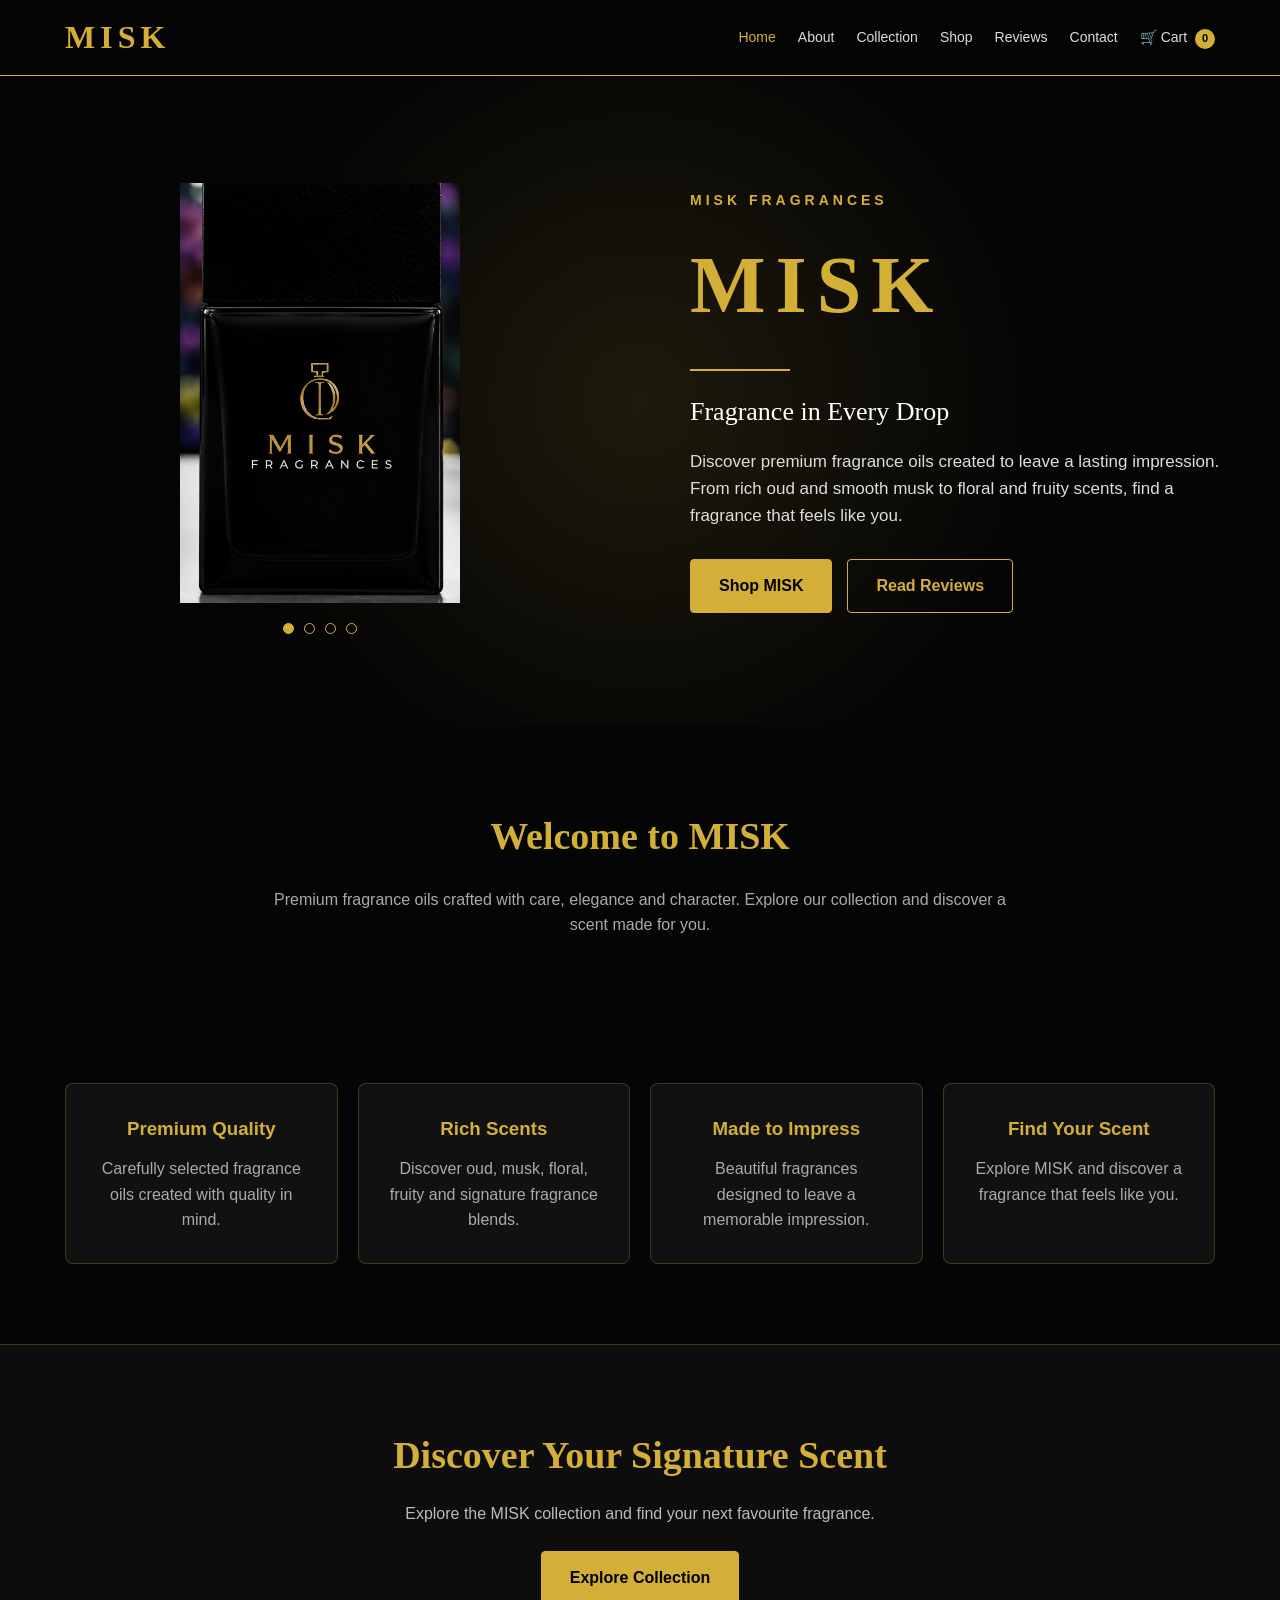
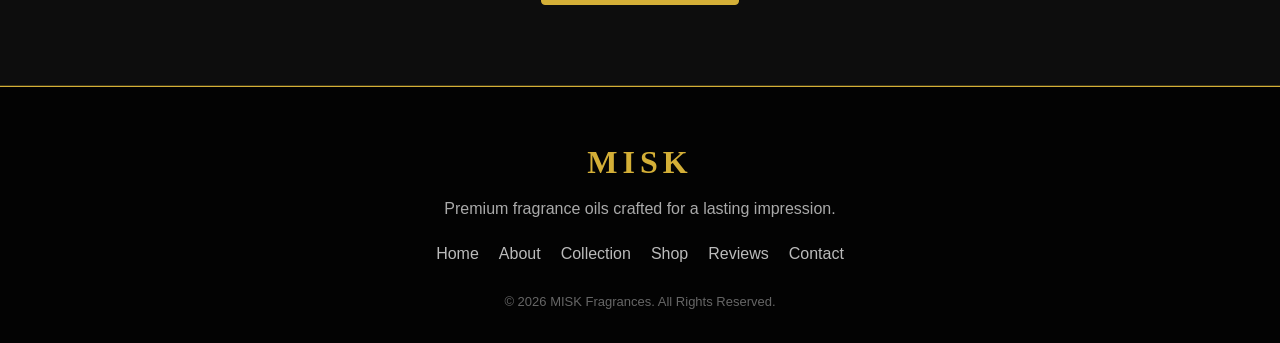
==== commit 64499fd8: "Refactor index.html for better structure and content Updated HTML structure and content for improved" ====
--- a/index.html
+++ b/index.html
@@ -1,537 +1,430 @@
 <!DOCTYPE html>
 <html lang="en">
-
 <head>
 
-    <meta charset="UTF-8">
-    <meta name="viewport" content="width=device-width, initial-scale=1.0">
-
-    <title>MISK Fragrances | Premium Fragrance Oils</title>
-
-    <meta
-        name="description"
-        content="MISK Fragrances - Premium fragrance oils crafted for a lasting impression."
-    >
-
-    <link rel="stylesheet" href="style.css">
+<meta charset="UTF-8">
+<meta name="viewport" content="width=device-width, initial-scale=1.0">
+
+<title>MISK Fragrances | Premium Fragrance Oils</title>
+
+<meta name="description"
+content="Discover MISK Fragrances premium fragrance oils, crafted for a lasting impression.">
+
+<link rel="stylesheet" href="style.css">
 
 </head>
 
-
 <body>
 
-
-<!-- ================= HEADER ================= -->
-
 <header>
 
-    <nav class="navbar">
-
-        <a href="index.html" class="logo">MISK</a>
-
-        <div class="nav-links">
-
-            <a href="index.html" class="active">Home</a>
-
-            <a href="about.html">About</a>
-
-            <a href="collection.html">Collection</a>
-
-            <a href="shop.html">Shop</a>
-
-            <a href="reviews.html">Reviews</a>
-
-            <a href="contact.html">Contact</a>
-
-            <a href="cart.html">
-                Cart (<span id="cartCount">0</span>)
-            </a>
-
-        </div>
-
-    </nav>
+<nav class="navbar">
+
+<a href="index.html" class="logo">MISK</a>
+
+<div class="nav-links">
+
+<a href="index.html" class="active">Home</a>
+<a href="about.html">About</a>
+<a href="collection.html">Collection</a>
+<a href="shop.html">Shop</a>
+<a href="reviews.html">Reviews</a>
+<a href="contact.html">Contact</a>
+
+<a href="cart.html" class="cart-link">
+🛒 Cart
+<span class="cart-count" id="cartCount">0</span>
+</a>
+
+</div>
+
+</nav>
 
 </header>
 
 
-
-<!-- ================= HERO ================= -->
-
-<section class="hero">
-
-    <div class="hero-content">
-
-
-        <!-- ===== BOTTLE SLIDESHOW ===== -->
-
-        <div class="hero-image-slider">
-
-            <div class="slider-images">
-
-                <img
-                    src="imagesmisk-bottle.jpg.png"
-                    alt="MISK Fragrance Bottle"
-                    class="slide active"
-                >
-
-                <img
-                    src="bottle1.jpg.jpeg"
-                    alt="MISK Fragrance Bottle"
-                    class="slide"
-                >
-
-                <img
-                    src="bottle2.jpg.jpeg"
-                    alt="MISK Fragrance Bottle"
-                    class="slide"
-                >
-
-                <img
-                    src="Allbottles-misk.png"
-                    alt="MISK Fragrances Collection"
-                    class="slide"
-                >
-
-            </div>
-
-
-            <!-- ===== SLIDER DOTS ===== -->
-
-            <div class="slider-dots">
-
-                <button
-                    class="dot active"
-                    onclick="showSlide(0)"
-                    aria-label="Show slide 1">
-                </button>
-
-                <button
-                    class="dot"
-                    onclick="showSlide(1)"
-                    aria-label="Show slide 2">
-                </button>
-
-                <button
-                    class="dot"
-                    onclick="showSlide(2)"
-                    aria-label="Show slide 3">
-                </button>
-
-                <button
-                    class="dot"
-                    onclick="showSlide(3)"
-                    aria-label="Show slide 4">
-                </button>
-
-            </div>
-
-        </div>
-
-
-
-        <!-- ===== HERO TEXT ===== -->
-
-        <div class="hero-text">
-
-            <p class="eyebrow">
-                MISK FRAGRANCES
-            </p>
-
-            <h1>
-                MISK
-            </h1>
-
-            <div class="gold-line"></div>
-
-            <h2>
-                Fragrance in Every Drop
-            </h2>
-
-            <p>
-                Discover premium fragrance oils created to leave
-                a lasting impression. From rich oud and smooth musk
-                to floral and fruity scents, find a fragrance that
-                feels like you.
-            </p>
-
-
-            <div class="hero-buttons">
-
-                <a href="shop.html" class="btn">
-                    Shop MISK
-                </a>
-
-                <a href="reviews.html" class="btn btn-outline">
-                    Read Reviews
-                </a>
-
-            </div>
-
-        </div>
-
-    </div>
+<section class="misk-hero">
+
+<div class="hero-overlay"></div>
+
+
+<div class="hero-bottle-slider">
+
+<div class="bottle-slides">
+
+<img
+src="imagesmisk-bottle.jpg.png"
+alt="MISK Fragrances bottle"
+class="bottle-slide active"
+>
+
+<img
+src="bottle1.jpg.jpeg"
+alt="MISK Fragrances bottle"
+class="bottle-slide"
+>
+
+<img
+src="bottle2.jpg.jpeg"
+alt="MISK Fragrances bottle"
+class="bottle-slide"
+>
+
+<img
+src="Allbottles-misk.png"
+alt="MISK Fragrances collection"
+class="bottle-slide"
+>
+
+</div>
+
+
+<div class="slider-dots">
+
+<button
+class="slider-dot active"
+onclick="showSlide(0)"
+aria-label="Show first bottle">
+</button>
+
+<button
+class="slider-dot"
+onclick="showSlide(1)"
+aria-label="Show second bottle">
+</button>
+
+<button
+class="slider-dot"
+onclick="showSlide(2)"
+aria-label="Show third bottle">
+</button>
+
+<button
+class="slider-dot"
+onclick="showSlide(3)"
+aria-label="Show fourth bottle collection">
+</button>
+
+</div>
+
+</div>
+
+
+<div class="hero-main-content">
+
+<p class="hero-main-small">
+MISK FRAGRANCES
+</p>
+
+<h1>MISK</h1>
+
+<div class="gold-line"></div>
+
+<p class="hero-main-tagline">
+Fragrance in Every Drop
+</p>
+
+<p class="hero-description">
+Discover premium fragrance oils created to leave a lasting impression.
+From rich oud and smooth musk to floral and fruity scents,
+find a fragrance that feels like you.
+</p>
+
+<div class="hero-buttons">
+
+<a href="shop.html" class="btn btn-primary">
+Shop MISK
+</a>
+
+<a href="reviews.html" class="btn btn-secondary">
+Read Reviews
+</a>
+
+</div>
+
+</div>
 
 </section>
 
 
-
-<!-- ================= WELCOME ================= -->
-
-<section class="section">
-
-    <div class="section-heading">
-
-        <p class="eyebrow">
-            WELCOME TO MISK
-        </p>
-
-        <h2>
-            Premium Fragrance Oils
-        </h2>
-
-        <div class="gold-line"></div>
-
-        <p>
-            At MISK Fragrances, we believe a fragrance is more than
-            just a scent. It is part of your identity, your memories,
-            and the impression you leave behind.
-        </p>
-
-    </div>
-
-
-    <div class="feature-grid">
-
-
-        <!-- FEATURE 1 -->
-
-        <div class="feature-card">
-
-            <div class="feature-icon">
-                ✦
-            </div>
-
-            <h3>
-                Premium Quality
-            </h3>
-
-            <p>
-                Carefully selected fragrance oils made to deliver
-                beautiful and memorable scents.
-            </p>
-
-        </div>
-
-
-
-        <!-- FEATURE 2 -->
-
-        <div class="feature-card">
-
-            <div class="feature-icon">
-                ✧
-            </div>
-
-            <h3>
-                Rich Scents
-            </h3>
-
-            <p>
-                Explore rich oud, smooth musk, floral blends,
-                fruity fragrances and more.
-            </p>
-
-        </div>
-
-
-
-        <!-- FEATURE 3 -->
-
-        <div class="feature-card">
-
-            <div class="feature-icon">
-                ◆
-            </div>
-
-            <h3>
-                Made to Impress
-            </h3>
-
-            <p>
-                Fragrances designed to make every moment
-                feel special and memorable.
-            </p>
-
-        </div>
-
-
-
-        <!-- FEATURE 4 -->
-
-        <div class="feature-card">
-
-            <div class="feature-icon">
-                ✦
-            </div>
-
-            <h3>
-                Find Your Scent
-            </h3>
-
-            <p>
-                Discover a fragrance that matches your style,
-                personality and occasion.
-            </p>
-
-        </div>
-
-    </div>
+<section class="welcome">
+
+<h2>
+Welcome to MISK
+</h2>
+
+<p>
+Premium fragrance oils crafted with care, elegance and character.
+Explore our collection and discover a scent made for you.
+</p>
 
 </section>
 
 
-
-<!-- ================= CTA ================= -->
-
-<section class="cta-section">
-
-    <div class="cta-content">
-
-        <p class="eyebrow">
-            YOUR SIGNATURE SCENT
-        </p>
-
-        <h2>
-            Discover Your Signature Scent
-        </h2>
-
-        <p>
-            Explore the MISK collection and find the fragrance
-            that feels uniquely yours.
-        </p>
-
-        <a href="collection.html" class="btn">
-            Explore Collection
-        </a>
-
-    </div>
+<section class="feature-grid">
+
+<div class="card feature-card">
+
+<h3>Premium Quality</h3>
+
+<p>
+Carefully selected fragrance oils created with quality in mind.
+</p>
+
+</div>
+
+
+<div class="card feature-card">
+
+<h3>Rich Scents</h3>
+
+<p>
+Discover oud, musk, floral, fruity and signature fragrance blends.
+</p>
+
+</div>
+
+
+<div class="card feature-card">
+
+<h3>Made to Impress</h3>
+
+<p>
+Beautiful fragrances designed to leave a memorable impression.
+</p>
+
+</div>
+
+
+<div class="card feature-card">
+
+<h3>Find Your Scent</h3>
+
+<p>
+Explore MISK and discover a fragrance that feels like you.
+</p>
+
+</div>
 
 </section>
 
 
-
-<!-- ================= FOOTER ================= -->
+<section class="cta">
+
+<h2>
+Discover Your Signature Scent
+</h2>
+
+<p>
+Explore the MISK collection and find your next favourite fragrance.
+</p>
+
+<a href="collection.html" class="btn btn-primary">
+Explore Collection
+</a>
+
+</section>
+
 
 <footer>
 
-    <div class="footer-content">
-
-
-        <div class="footer-brand">
-
-            <h3>
-                MISK
-            </h3>
-
-            <p>
-                Premium Fragrance Oils
-            </p>
-
-        </div>
-
-
-        <div class="footer-links">
-
-            <a href="index.html">
-                Home
-            </a>
-
-            <a href="about.html">
-                About
-            </a>
-
-            <a href="collection.html">
-                Collection
-            </a>
-
-            <a href="shop.html">
-                Shop
-            </a>
-
-            <a href="reviews.html">
-                Reviews
-            </a>
-
-            <a href="contact.html">
-                Contact
-            </a>
-
-        </div>
-
-    </div>
-
-
-    <div class="footer-bottom">
-
-        <p>
-            © 2026 MISK Fragrances. All rights reserved.
-        </p>
-
-    </div>
+<div class="footer-brand">
+MISK
+</div>
+
+<p class="footer-text">
+Premium fragrance oils crafted for a lasting impression.
+</p>
+
+<div class="footer-links">
+
+<a href="index.html">Home</a>
+<a href="about.html">About</a>
+<a href="collection.html">Collection</a>
+<a href="shop.html">Shop</a>
+<a href="reviews.html">Reviews</a>
+<a href="contact.html">Contact</a>
+
+</div>
+
+<p>
+© 2026 MISK Fragrances. All Rights Reserved.
+</p>
 
 </footer>
 
 
-
-<!-- ================= BACK TO TOP ================= -->
-
 <button
-    id="backToTop"
-    aria-label="Back to top">
-    ↑
+id="backToTop"
+aria-label="Back to top"
+onclick="window.scrollTo({top:0,behavior:'smooth'})">
+↑
 </button>
 
 
-
-<!-- ================= JAVASCRIPT ================= -->
-
 <script>
 
-    /* ================= CART COUNT ================= */
-
-    function updateCartCount() {
-
-        const cartCount = document.getElementById("cartCount");
-
-        if (!cartCount) return;
-
-        let cart = [];
-
-        try {
-
-            cart = JSON.parse(
+
+
+
+
+/* CART */
+
+let cart = [];
+
+function loadCart(){
+
+    try{
+
+        cart =
+            JSON.parse(
                 localStorage.getItem("miskCart")
             ) || [];
 
-        } catch (error) {
-
-            cart = [];
-
-        }
-
-        const totalQuantity = cart.reduce(
-            (total, item) => total + Number(item.quantity || 0),
+    }catch(error){
+
+        cart = [];
+
+    }
+
+}
+
+
+function updateCartCount(){
+
+    const total =
+        cart.reduce(
+            (sum,item) =>
+            sum + Number(item.quantity || 0),
             0
         );
 
-        cartCount.textContent = totalQuantity;
+    document.getElementById("cartCount").textContent = total;
+
+}
+
+loadCart();
+updateCartCount();
+
+
+window.addEventListener("storage",function(){
+
+    loadCart();
+    updateCartCount();
+
+});
+
+
+document.addEventListener("visibilitychange",function(){
+
+    if(!document.hidden){
+
+        loadCart();
+        updateCartCount();
 
     }
 
-
-    updateCartCount();
-
-
-
-    /* ================= SLIDESHOW ================= */
-
-    let currentSlide = 0;
-
-    const slides = document.querySelectorAll(".slide");
-
-    const dots = document.querySelectorAll(".dot");
-
-
-    function showSlide(index) {
-
-        if (!slides.length) return;
-
-        slides.forEach((slide) => {
-
-            slide.classList.remove("active");
-
-        });
-
-
-        dots.forEach((dot) => {
-
-            dot.classList.remove("active");
-
-        });
-
-
-        currentSlide = index;
-
-
-        slides[currentSlide].classList.add("active");
-
-        if (dots[currentSlide]) {
-
-            dots[currentSlide].classList.add("active");
-
-        }
-
-    }
-
-
-
-    function nextSlide() {
-
-        currentSlide++;
-
-        if (currentSlide >= slides.length) {
-
-            currentSlide = 0;
-
-        }
-
-        showSlide(currentSlide);
-
-    }
-
-
-
-    /* Change image every 5 seconds */
-
-    setInterval(nextSlide, 5000);
-
-
-
-    /* ================= BACK TO TOP ================= */
-
-    const backToTop = document.getElementById("backToTop");
-
-
-    window.addEventListener("scroll", function () {
-
-        if (window.scrollY > 300) {
-
-            backToTop.classList.add("show");
-
-        } else {
-
-            backToTop.classList.remove("show");
-
-        }
+});
+
+
+
+
+
+/* BOTTLE SLIDER */
+
+const slides =
+    document.querySelectorAll(".bottle-slide");
+
+const dots =
+    document.querySelectorAll(".slider-dot");
+
+let currentSlide = 0;
+let sliderTimer;
+
+
+function showSlide(index){
+
+    currentSlide = index;
+
+    slides.forEach(function(slide,i){
+
+        slide.classList.toggle(
+            "active",
+            i === index
+        );
 
     });
 
 
-    backToTop.addEventListener("click", function () {
-
-        window.scrollTo({
-
-            top: 0,
-
-            behavior: "smooth"
-
-        });
+    dots.forEach(function(dot,i){
+
+        dot.classList.toggle(
+            "active",
+            i === index
+        );
 
     });
 
+}
+
+
+function nextSlide(){
+
+    currentSlide =
+        (currentSlide + 1) % slides.length;
+
+    showSlide(currentSlide);
+
+}
+
+
+function restartSlider(){
+
+    clearInterval(sliderTimer);
+
+    sliderTimer =
+        setInterval(
+            nextSlide,
+            5000
+        );
+
+}
+
+
+dots.forEach(function(dot,index){
+
+    dot.addEventListener("click",function(){
+
+        showSlide(index);
+        restartSlider();
+
+    });
+
+});
+
+
+showSlide(0);
+restartSlider();
+
+
+
+
+
+/* BACK TO TOP */
+
+const backToTop =
+    document.getElementById("backToTop");
+
+window.addEventListener("scroll",function(){
+
+    backToTop.classList.toggle(
+        "show",
+        window.scrollY > 400
+    );
+
+});
+
 </script>
 
-
 </body>
-
 </html>
